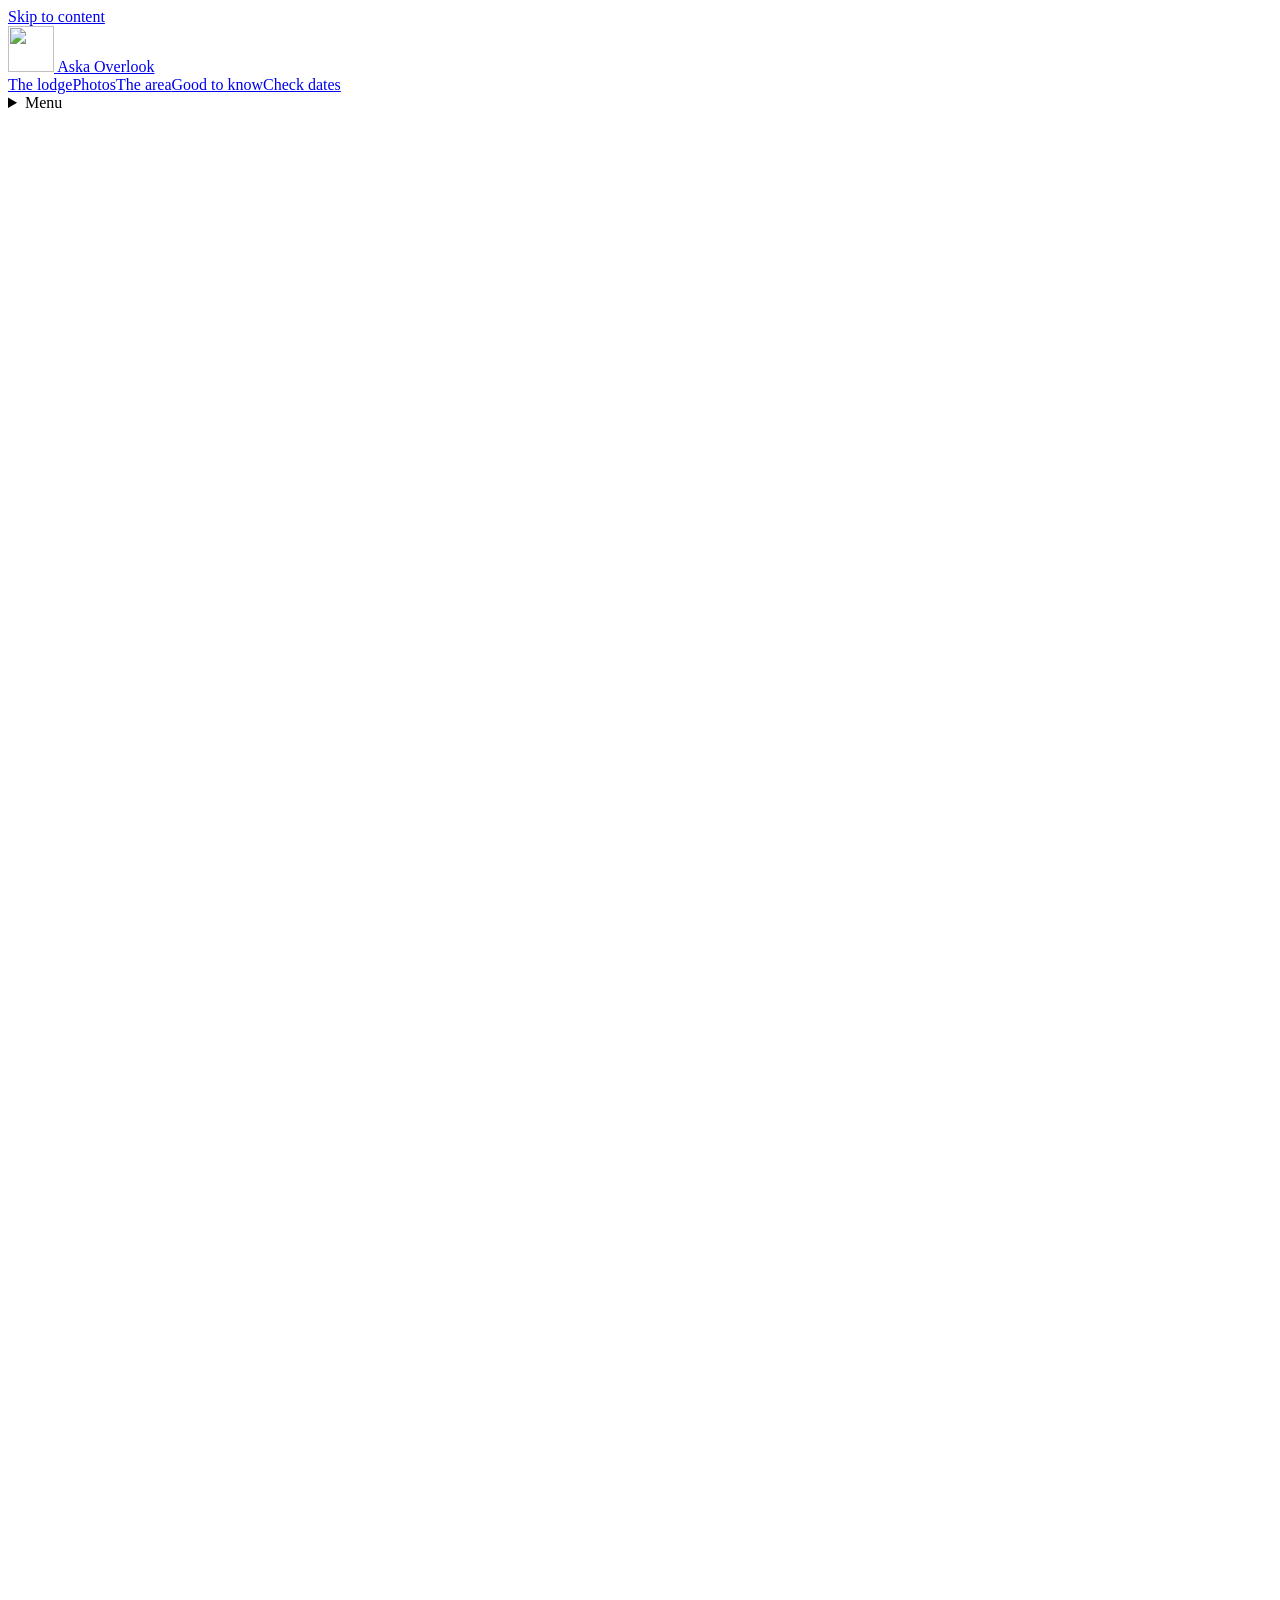
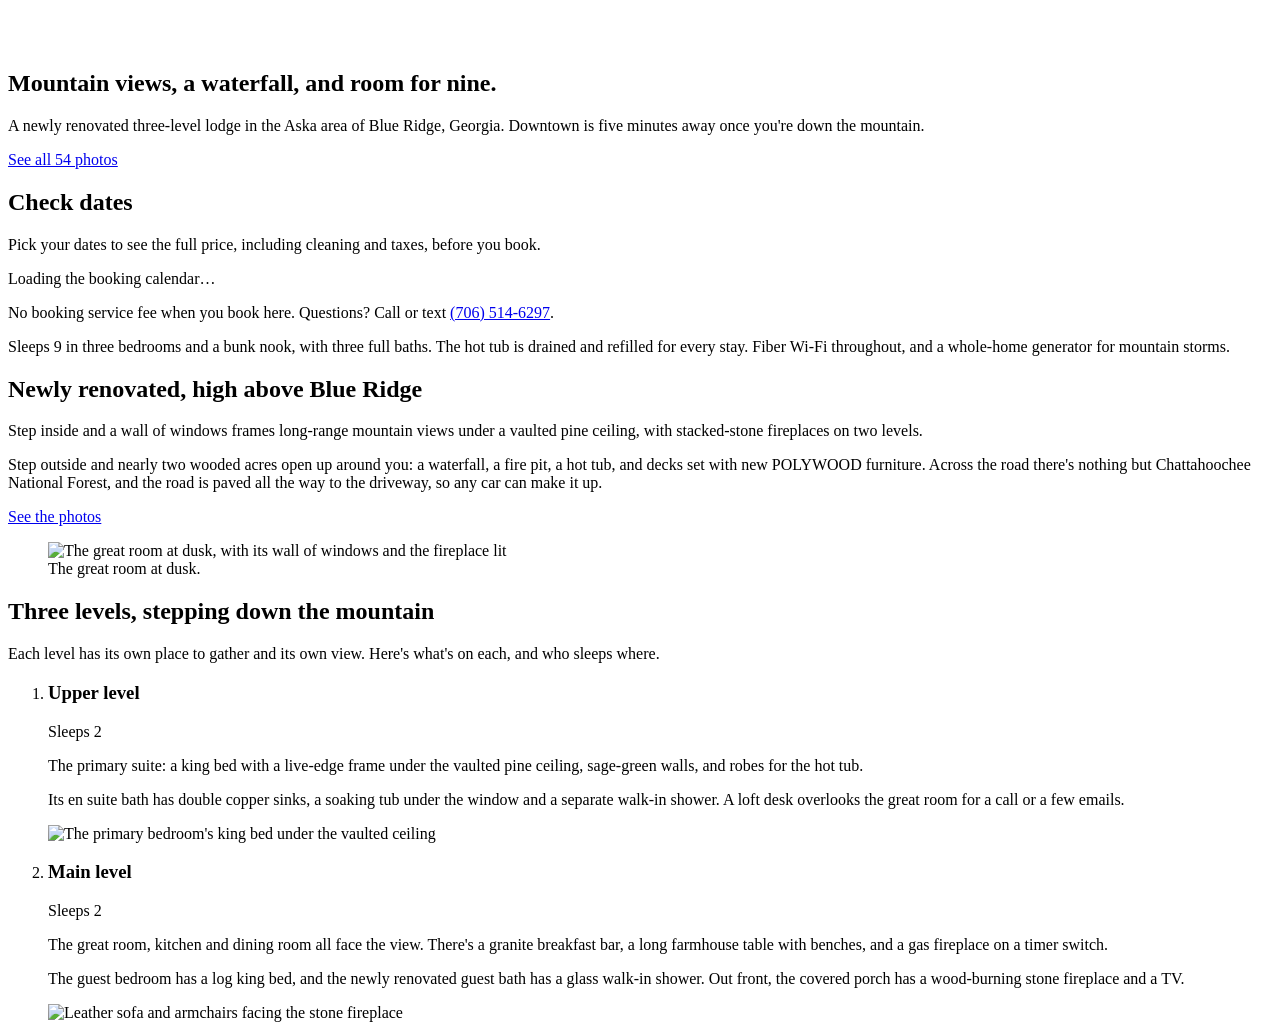
==== index.html @ 3ca47b1d "Add site pages, icons and domain file" ====
<!doctype html>
<html lang="en">
<head>
<meta charset="utf-8">
<meta name="viewport" content="width=device-width, initial-scale=1, viewport-fit=cover">
<title>Aska Overlook | Mountain-view lodge in Blue Ridge, GA</title>
<meta name="description" content="Newly renovated three-level lodge in the Aska area of Blue Ridge, Georgia. Sleeps 9, with a hot tub refilled for every stay, a waterfall and fire pit, and long-range mountain views. Book direct with no booking fee.">
<link rel="canonical" href="https://askaoverlook.com/">
<meta property="og:type" content="website">
<meta property="og:site_name" content="Aska Overlook">
<meta property="og:title" content="Aska Overlook | Mountain-view lodge in Blue Ridge, GA">
<meta property="og:description" content="Newly renovated three-level lodge in the Aska area of Blue Ridge, Georgia. Sleeps 9, with a hot tub refilled for every stay, a waterfall and fire pit, and long-range mountain views. Book direct with no booking fee.">
<meta property="og:url" content="https://askaoverlook.com/">
<meta property="og:image" content="https://askaoverlook.com/og-image.jpg">
<meta name="twitter:card" content="summary_large_image">
<meta name="theme-color" content="#1E3B2F">
<link rel="icon" type="image/png" sizes="32x32" href="favicon-32.png">
<link rel="icon" type="image/png" sizes="192x192" href="favicon-192.png">
<link rel="apple-touch-icon" href="apple-touch-icon.png">
<link rel="preconnect" href="https://fonts.googleapis.com">
<link rel="preconnect" href="https://fonts.gstatic.com" crossorigin>
<link rel="stylesheet" href="https://fonts.googleapis.com/css2?family=Cormorant+Garamond:wght@500;600;700&family=Jost:wght@400;500&display=swap">
<script type="application/ld+json">{"@context": "https://schema.org", "@type": "VacationRental", "name": "Aska Overlook", "url": "https://askaoverlook.com/", "description": "Newly renovated three-level mountain lodge in the Aska area of Blue Ridge, Georgia. Sleeps 9 with 3 bedrooms, a bunk room, 3 full baths, a hot tub, a waterfall and fire pit, and long-range mountain views.", "image": ["https://askaoverlook.com/img/aerial-dusk-1600.jpg", "https://askaoverlook.com/img/great-room-dusk-1600.jpg", "https://askaoverlook.com/img/hot-tub-dusk-1600.jpg"], "address": {"@type": "PostalAddress", "addressLocality": "Blue Ridge", "addressRegion": "GA", "postalCode": "30513", "addressCountry": "US"}, "telephone": "+1-706-514-6297", "email": "josh@southernrootsholding.com", "checkinTime": "16:00", "checkoutTime": "10:00", "petsAllowed": false, "containsPlace": {"@type": "Accommodation", "additionalType": "EntirePlace", "occupancy": {"@type": "QuantitativeValue", "value": 9}, "numberOfBedrooms": 3, "numberOfBathroomsTotal": 3, "amenityFeature": [{"@type": "LocationFeatureSpecification", "name": "Hot tub", "value": true}, {"@type": "LocationFeatureSpecification", "name": "Wifi", "value": true}, {"@type": "LocationFeatureSpecification", "name": "Kitchen", "value": true}, {"@type": "LocationFeatureSpecification", "name": "Fireplace", "value": true}, {"@type": "LocationFeatureSpecification", "name": "Washer and dryer", "value": true}, {"@type": "LocationFeatureSpecification", "name": "Free parking", "value": true}, {"@type": "LocationFeatureSpecification", "name": "Mountain view", "value": true}, {"@type": "LocationFeatureSpecification", "name": "Grill", "value": true}]}}</script>
<link rel="stylesheet" href="assets/site.css">
</head>
<body class="has-bar">
<a class="skip" href="#main">Skip to content</a>
<header class="site-header overlay">
  <div class="wrap header-row">
    <a class="brand" href="./" aria-label="Aska Overlook home">
      <img src="brand/badge-cream.svg" alt="" width="46" height="46">
      <span class="brand-word">Aska Overlook</span>
    </a>
    <nav class="nav" aria-label="Main"><a href="./#lodge" aria-current="page">The lodge</a><a href="photos.html">Photos</a><a href="area.html">The area</a><a href="good-to-know.html">Good to know</a><a class="btn btn-ember btn-small" href="book.html">Check dates</a></nav>
    <details class="menu">
      <summary>Menu</summary>
      <div class="menu-panel"><a href="./#lodge">The lodge</a><a href="photos.html">Photos</a><a href="area.html">The area</a><a href="good-to-know.html">Good to know</a><a class="btn btn-ember" href="book.html">Check dates</a></div>
    </details>
  </div>
</header>
<main id="main">
<section class="hero" aria-labelledby="hero-title">
  <div class="hero-media">
    <img src="img/aerial-dusk-1600.jpg" srcset="img/aerial-dusk-800.jpg 800w, img/aerial-dusk-1600.jpg 1600w, img/aerial-dusk-2048.jpg 2048w" sizes="100vw" alt="Aska Overlook from above at dusk, with its decks, the fire pit and the waterfall" fetchpriority="high" width="2048" height="1534">
  </div>
  <div class="wrap hero-inner">
    <div class="hero-copy">
      <h1 id="hero-title">Mountain views, a waterfall, and room for nine.</h1>
      <p class="lede">A newly renovated three-level lodge in the Aska area of Blue Ridge, Georgia. Downtown is five minutes away once you're down the mountain.</p>
      <div class="hero-actions">
        <a class="btn btn-line" href="photos.html">See all 54 photos</a>
      </div>
    </div>
    <aside class="book-card" id="check-dates" aria-labelledby="card-title">
      <h2 id="card-title">Check dates</h2>
      <p class="note">Pick your dates to see the full price, including cleaning and taxes, before you book.</p>
      <div class="widget-slot" data-widget-slot>
          <p class="widget-status" data-widget-status>Loading the booking calendar…</p>
          <div class="widget-fallback" data-widget-fallback hidden>
            <p>The calendar didn't load on this page. You can check dates and book on our booking page instead.</p>
            <a class="btn btn-ember" href="https://booking.hospitable.com/widget/a313eee5-f923-49a2-b353-b1ce663d4cdb/2525264" target="_blank" rel="noopener">Open the booking calendar</a>
          </div>
          <noscript><a class="btn btn-ember" href="https://booking.hospitable.com/widget/a313eee5-f923-49a2-b353-b1ce663d4cdb/2525264">Open the booking calendar</a></noscript>
          <script src="https://cdn.hsptb.com/direct-booking-widget/widget-loader.prod.js" data-site-uuid="a313eee5-f923-49a2-b353-b1ce663d4cdb" data-property-id="2525264"></script>
        </div>
      <p class="foot">No booking service fee when you book here. Questions? Call or text <a class="phone" href="tel:+17065146297">(706) 514-6297</a>.</p>
    </aside>
  </div>
</section>

<section class="band-forest facts" aria-label="At a glance">
  <div class="wrap">
    <p>Sleeps 9 in three bedrooms and a bunk nook, with three full baths. The hot tub is drained and refilled for every stay. Fiber Wi-Fi throughout, and a whole-home generator for mountain storms.</p>
  </div>
</section>

<section class="section" id="lodge" aria-labelledby="lodge-title">
  <div class="wrap split">
    <div class="prose">
      <h2 id="lodge-title">Newly renovated, high above Blue Ridge</h2>
      <p class="lede">Step inside and a wall of windows frames long-range mountain views under a vaulted pine ceiling, with stacked-stone fireplaces on two levels.</p>
      <p>Step outside and nearly two wooded acres open up around you: a waterfall, a fire pit, a hot tub, and decks set with new POLYWOOD furniture. Across the road there's nothing but Chattahoochee National Forest, and the road is paved all the way to the driveway, so any car can make it up.</p>
      <p><a class="text-link" href="photos.html">See the photos</a></p>
    </div>
    <figure>
      <img class="photo" src="img/great-room-dusk-1600.jpg" srcset="img/great-room-dusk-800.jpg 800w, img/great-room-dusk-1600.jpg 1600w" sizes="(min-width: 900px) 58vw, 100vw" alt="The great room at dusk, with its wall of windows and the fireplace lit" loading="lazy" decoding="async" width="1600" height="1067">
      <figcaption>The great room at dusk.</figcaption>
    </figure>
  </div>
</section>

<section class="section band-paper" aria-labelledby="levels-title">
  <div class="wrap">
    <div class="levels-head">
      <h2 id="levels-title">Three levels, stepping down the mountain</h2>
      <p class="lede muted">Each level has its own place to gather and its own view. Here's what's on each, and who sleeps where.</p>
    </div>
    <ol class="levels">
      <li class="level">
        <div class="level-name"><h3>Upper level</h3><p class="sleeps">Sleeps 2</p></div>
        <div class="level-body">
          <p>The primary suite: a king bed with a live-edge frame under the vaulted pine ceiling, sage-green walls, and robes for the hot tub.</p>
          <p>Its en suite bath has double copper sinks, a soaking tub under the window and a separate walk-in shower. A loft desk overlooks the great room for a call or a few emails.</p>
        </div>
        <img class="photo" src="img/primary-bed-1-1600.jpg" srcset="img/primary-bed-1-800.jpg 800w, img/primary-bed-1-1600.jpg 1600w" sizes="(min-width: 900px) 300px, 100vw" alt="The primary bedroom&#x27;s king bed under the vaulted ceiling" loading="lazy" decoding="async" width="1600" height="1067">
      </li>
      <li class="level">
        <div class="level-name"><h3>Main level</h3><p class="sleeps">Sleeps 2</p></div>
        <div class="level-body">
          <p>The great room, kitchen and dining room all face the view. There's a granite breakfast bar, a long farmhouse table with benches, and a gas fireplace on a timer switch.</p>
          <p>The guest bedroom has a log king bed, and the newly renovated guest bath has a glass walk-in shower. Out front, the covered porch has a wood-burning stone fireplace and a TV.</p>
        </div>
        <img class="photo" src="img/great-room-4-1600.jpg" srcset="img/great-room-4-800.jpg 800w, img/great-room-4-1600.jpg 1600w" sizes="(min-width: 900px) 300px, 100vw" alt="Leather sofa and armchairs facing the stone fireplace" loading="lazy" decoding="async" width="1600" height="1067">
      </li>
      <li class="level">
        <div class="level-name"><h3>Lower level</h3><p class="sleeps">Sleeps 5</p></div>
        <div class="level-body">
          <p>A second living room with a big sectional, a stone gas fireplace, a 65-inch TV and a wet bar, plus a BirdieBall putting green and a long game table.</p>
          <p>The bunk room has a twin-over-full log bunk and a Nintendo Switch 2. Next door, the Little Bear Cave adds a twin-over-twin bunk, and a full bath with a tub is right beside them. The door out leads to the covered hot tub deck.</p>
        </div>
        <img class="photo" src="img/bunk-room-3-1600.jpg" srcset="img/bunk-room-3-800.jpg 800w, img/bunk-room-3-1600.jpg 1600w" sizes="(min-width: 900px) 300px, 100vw" alt="The bunk room, with its twin-over-full log bunk and floor cushions" loading="lazy" decoding="async" width="1600" height="1067">
      </li>
    </ol>
    <p class="levels-total">Sleeps 9 in 6 beds, with 3 full baths.</p>
  </div>
</section>

<section class="section" aria-labelledby="outside-title">
  <div class="wrap">
    <div class="prose">
      <h2 id="outside-title">Most evenings end outside</h2>
      <p class="lede muted">Two decks and the grounds below them, set up for slow mornings and long nights by the fire.</p>
    </div>
    <div class="mosaic">
      <figure class="big">
        <img class="" src="img/hot-tub-dusk-1600.jpg" srcset="img/hot-tub-dusk-800.jpg 800w, img/hot-tub-dusk-1600.jpg 1600w" sizes="(min-width: 900px) 66vw, 100vw" alt="The covered hot tub at dusk, with the mountains behind it" loading="lazy" decoding="async" width="1600" height="1067">
        <figcaption>The Caldera hot tub seats seven on a covered deck. It's drained, cleaned and refilled with fresh water before every stay.</figcaption>
      </figure>
      <figure>
        <img class="" src="img/fire-pit-dusk-1600.jpg" srcset="img/fire-pit-dusk-800.jpg 800w, img/fire-pit-dusk-1600.jpg 1600w" sizes="(min-width: 900px) 33vw, 100vw" alt="The fire pit lit, ringed by Adirondack chairs" loading="lazy" decoding="async" width="1600" height="1067">
        <figcaption>The fire pit sits beside the waterfall, ringed with Adirondack chairs.</figcaption>
      </figure>
      <figure>
        <img class="" src="img/hanging-bed-dusk-1600.jpg" srcset="img/hanging-bed-dusk-800.jpg 800w, img/hanging-bed-dusk-1600.jpg 1600w" sizes="(min-width: 900px) 33vw, 100vw" alt="The hanging bed facing the sunset" loading="lazy" decoding="async" width="1600" height="1067">
        <figcaption>A new hanging bed on the deck, facing west.</figcaption>
      </figure>
    </div>
    <p class="also muted">Also out here: cornhole by the fire pit, a POLYWOOD dining table, a gas grill on its own propane line so there are no tanks to swap, rocking chairs on the top porch, and a Bluetooth lantern speaker. Please bring your own firewood.</p>
  </div>
</section>

<section class="section band-forest" aria-labelledby="area-title">
  <div class="wrap split flip">
    <div class="prose">
      <h2 id="area-title">Five minutes to town from the bottom of the mountain</h2>
      <p>Aska Overlook sits in Blue Ridge's Aska area, between Lake Blue Ridge and the Toccoa River. Downtown, with its shops, restaurants and the scenic railway, is about five minutes away once you're down the mountain, and the lake is even closer.</p>
      <ul class="ticks">
        <li>Lake Blue Ridge for boating, paddleboarding and swimming</li>
        <li>The Aska Trails for hiking and mountain biking</li>
        <li>The Toccoa River for tubing and trout fishing</li>
        <li>National forest across the road, so the only neighbors on that side are trees</li>
      </ul>
      <p><a class="text-link" href="area.html">Things to do nearby</a></p>
    </div>
    <figure>
      <img class="photo" src="img/view-aerial-dusk-1600.jpg" srcset="img/view-aerial-dusk-800.jpg 800w, img/view-aerial-dusk-1600.jpg 1600w" sizes="(min-width: 900px) 58vw, 100vw" alt="Sunset over the ridgelines beyond the cabin" loading="lazy" decoding="async" width="1600" height="1067">
      <figcaption>Sunset over the ridgelines beyond the cabin.</figcaption>
    </figure>
  </div>
</section>

<section class="section" aria-labelledby="photos-title">
  <div class="wrap">
    <div class="row-head">
      <h2 id="photos-title">Every room, inside and out</h2>
      <a class="text-link" href="photos.html">See all 54 photos</a>
    </div>
    <div class="strip"><img class="" src="img/kitchen-1-1600.jpg" srcset="img/kitchen-1-800.jpg 800w, img/kitchen-1-1600.jpg 1600w" sizes="(min-width: 800px) 17vw, 50vw" alt="The kitchen and the granite breakfast bar" loading="lazy" decoding="async" width="800" height="600"><img class="" src="img/primary-bath-1-1600.jpg" srcset="img/primary-bath-1-800.jpg 800w, img/primary-bath-1-1600.jpg 1600w" sizes="(min-width: 800px) 17vw, 50vw" alt="The primary bath&#x27;s copper sink and soaking tub" loading="lazy" decoding="async" width="800" height="600"><img class="" src="img/lower-living-6-1600.jpg" srcset="img/lower-living-6-800.jpg 800w, img/lower-living-6-1600.jpg 1600w" sizes="(min-width: 800px) 17vw, 50vw" alt="The lower living room&#x27;s sectional and stone gas fireplace" loading="lazy" decoding="async" width="800" height="600"><img class="" src="img/little-bear-cave-1600.jpg" srcset="img/little-bear-cave-800.jpg 800w, img/little-bear-cave-1600.jpg 1600w" sizes="(min-width: 800px) 17vw, 50vw" alt="The Little Bear Cave&#x27;s twin-over-twin bunk" loading="lazy" decoding="async" width="800" height="600"><img class="" src="img/porch-fireplace-dusk-1600.jpg" srcset="img/porch-fireplace-dusk-800.jpg 800w, img/porch-fireplace-dusk-1600.jpg 1600w" sizes="(min-width: 800px) 17vw, 50vw" alt="The covered front porch with its stone fireplace lit at dusk" loading="lazy" decoding="async" width="800" height="600"><img class="" src="img/view-day-1600.jpg" srcset="img/view-day-800.jpg 800w, img/view-day-1600.jpg 1600w" sizes="(min-width: 800px) 17vw, 50vw" alt="The mountain view from the deck" loading="lazy" decoding="async" width="800" height="600"></div>
  </div>
</section>

<section class="section band-paper" aria-labelledby="direct-title">
  <div class="wrap direct">
    <div class="prose">
      <h2 id="direct-title">Book directly with us</h2>
      <p class="lede">There's no booking service fee on this site. You'll see the full price, including the $250 cleaning fee and taxes, before you pay, and any questions come straight to us.</p>
      <p class="muted">Payment is taken securely by Hospitable, our booking system. You'll verify your ID and e-sign a short rental agreement after you book.</p>
    </div>
    <div class="prose">
      <p class="contact">Questions before you book? Call or text Josh B., owner, at <a class="phone" href="tel:+17065146297">(706) 514-6297</a>, or email <a href="mailto:josh@southernrootsholding.com">josh@southernrootsholding.com</a>.</p>
      <p><a class="btn btn-ember" href="book.html">Check dates</a></p>
    </div>
  </div>
</section>
</main>
<footer class="site-footer">
  <div class="wrap">
    <div class="foot-grid">
      <img class="foot-logo" src="brand/logo-cream.svg" alt="Aska Overlook, Blue Ridge, Georgia" width="150" height="127">
      <div>
        <p>Aska Overlook</p>
        <p class="muted">Aska area, Blue Ridge, Georgia 30513</p>
        <p class="muted">We send the address and door code before you arrive.</p>
      </div>
      <div>
        <p>Questions before you book?</p>
        <p class="muted">Call or text Josh B., owner</p>
        <p><a class="phone" href="tel:+17065146297">(706) 514-6297</a></p>
        <p><a href="mailto:josh@southernrootsholding.com">josh@southernrootsholding.com</a></p>
      </div>
      <nav class="foot-links" aria-label="Footer">
        <a href="photos.html">Photos</a>
        <a href="area.html">Things to do nearby</a>
        <a href="good-to-know.html">Good to know</a>
        <a href="book.html">Check dates and book</a>
        <a href="privacy.html">Privacy</a>
      </nav>
    </div>
    <div class="foot-small">
      <p>Aska Overlook is operated by SRH 1 LLC. Fannin County lodging certificate 36006.</p>
      <p>© 2026 Aska Overlook</p>
    </div>
  </div>
</footer>
<div class="mobile-bar">
  <span>No booking fee here</span>
  <a class="btn btn-ember btn-small" href="book.html">Check dates</a>
</div>
<script src="assets/site.js" defer></script>
</body>
</html>
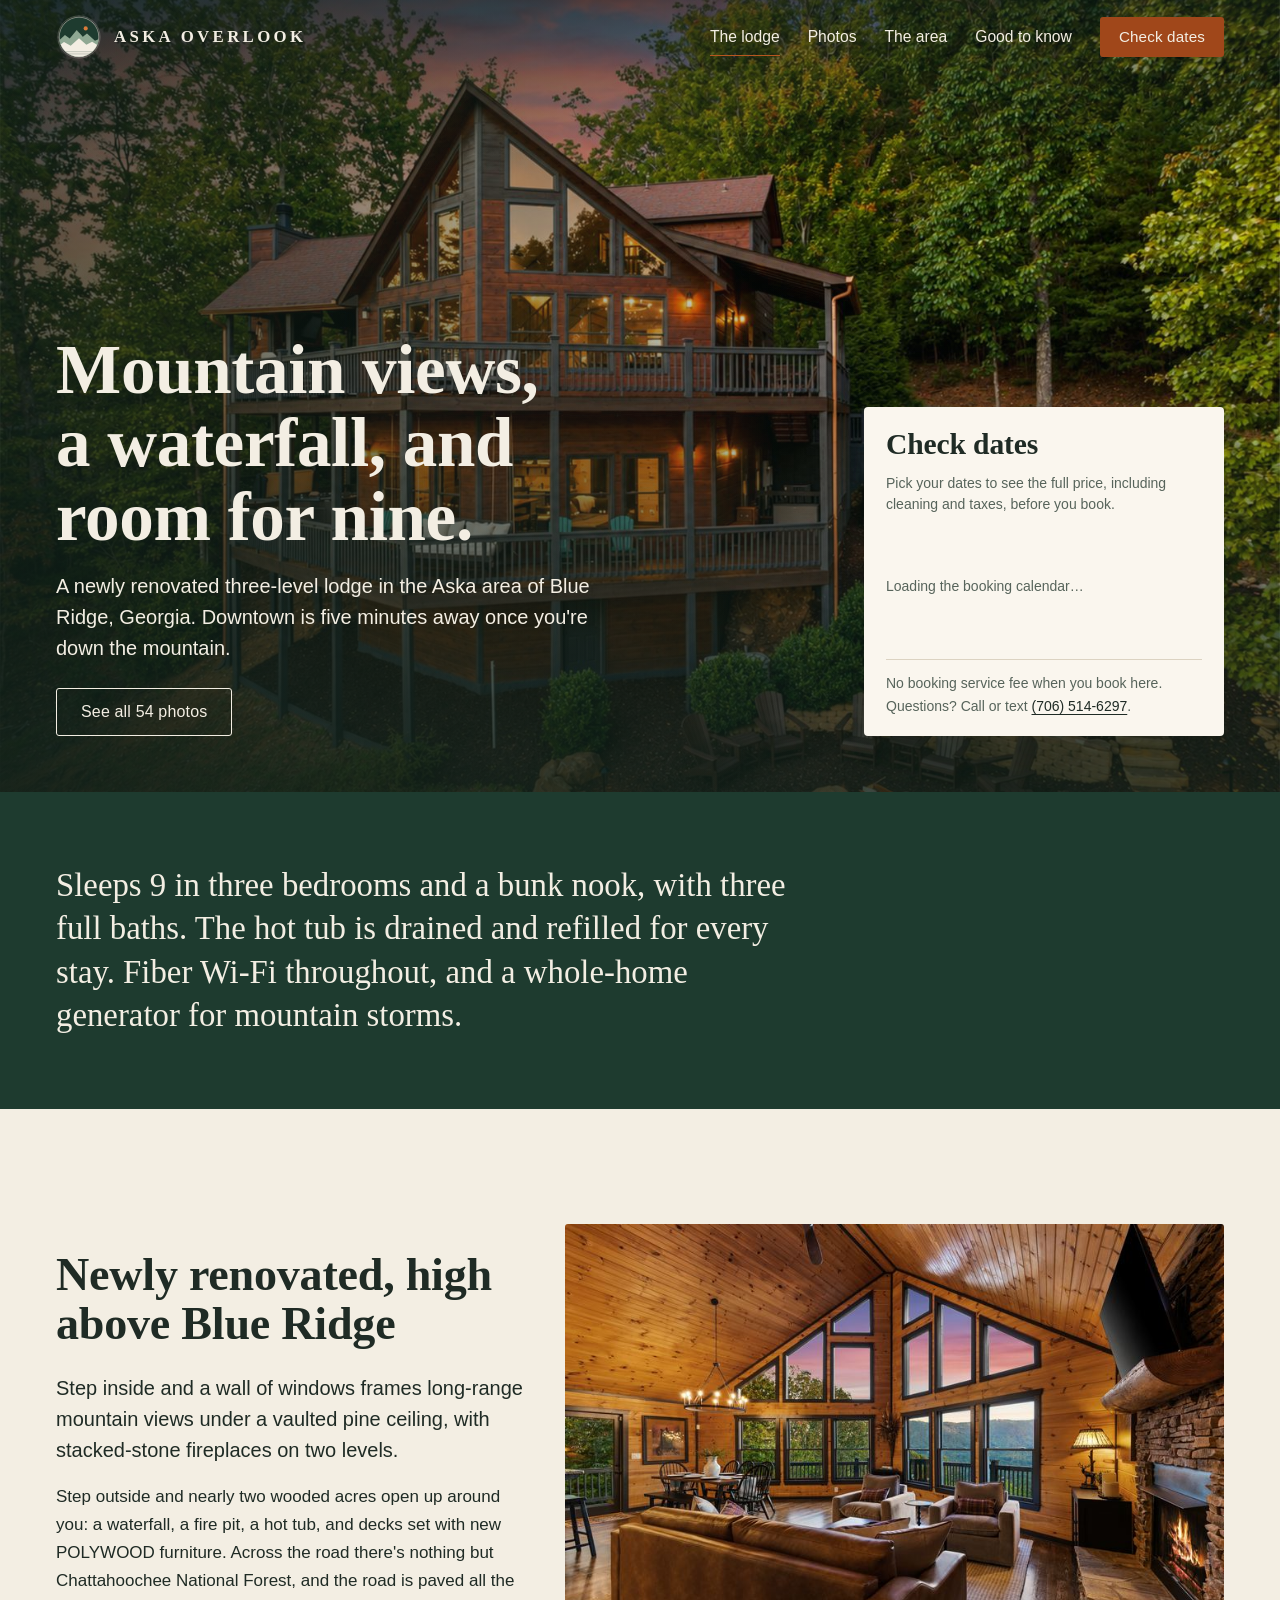
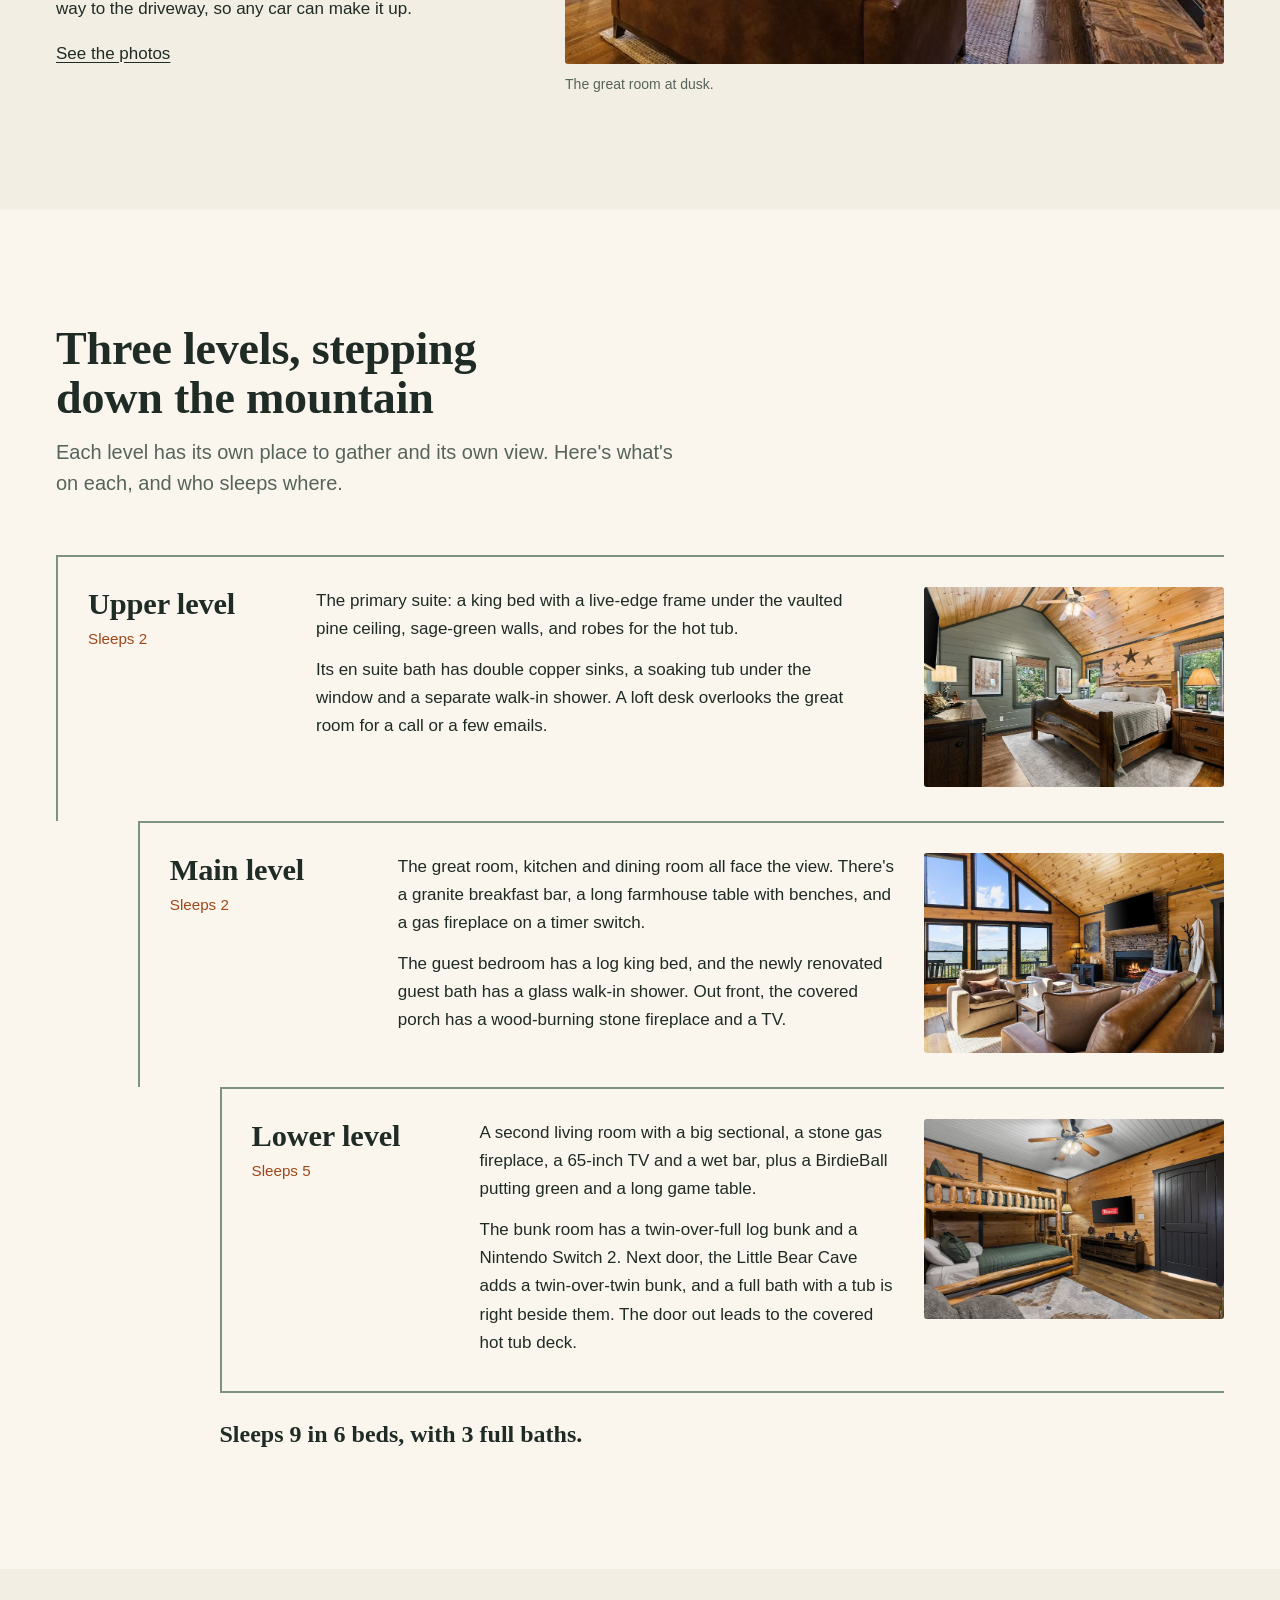
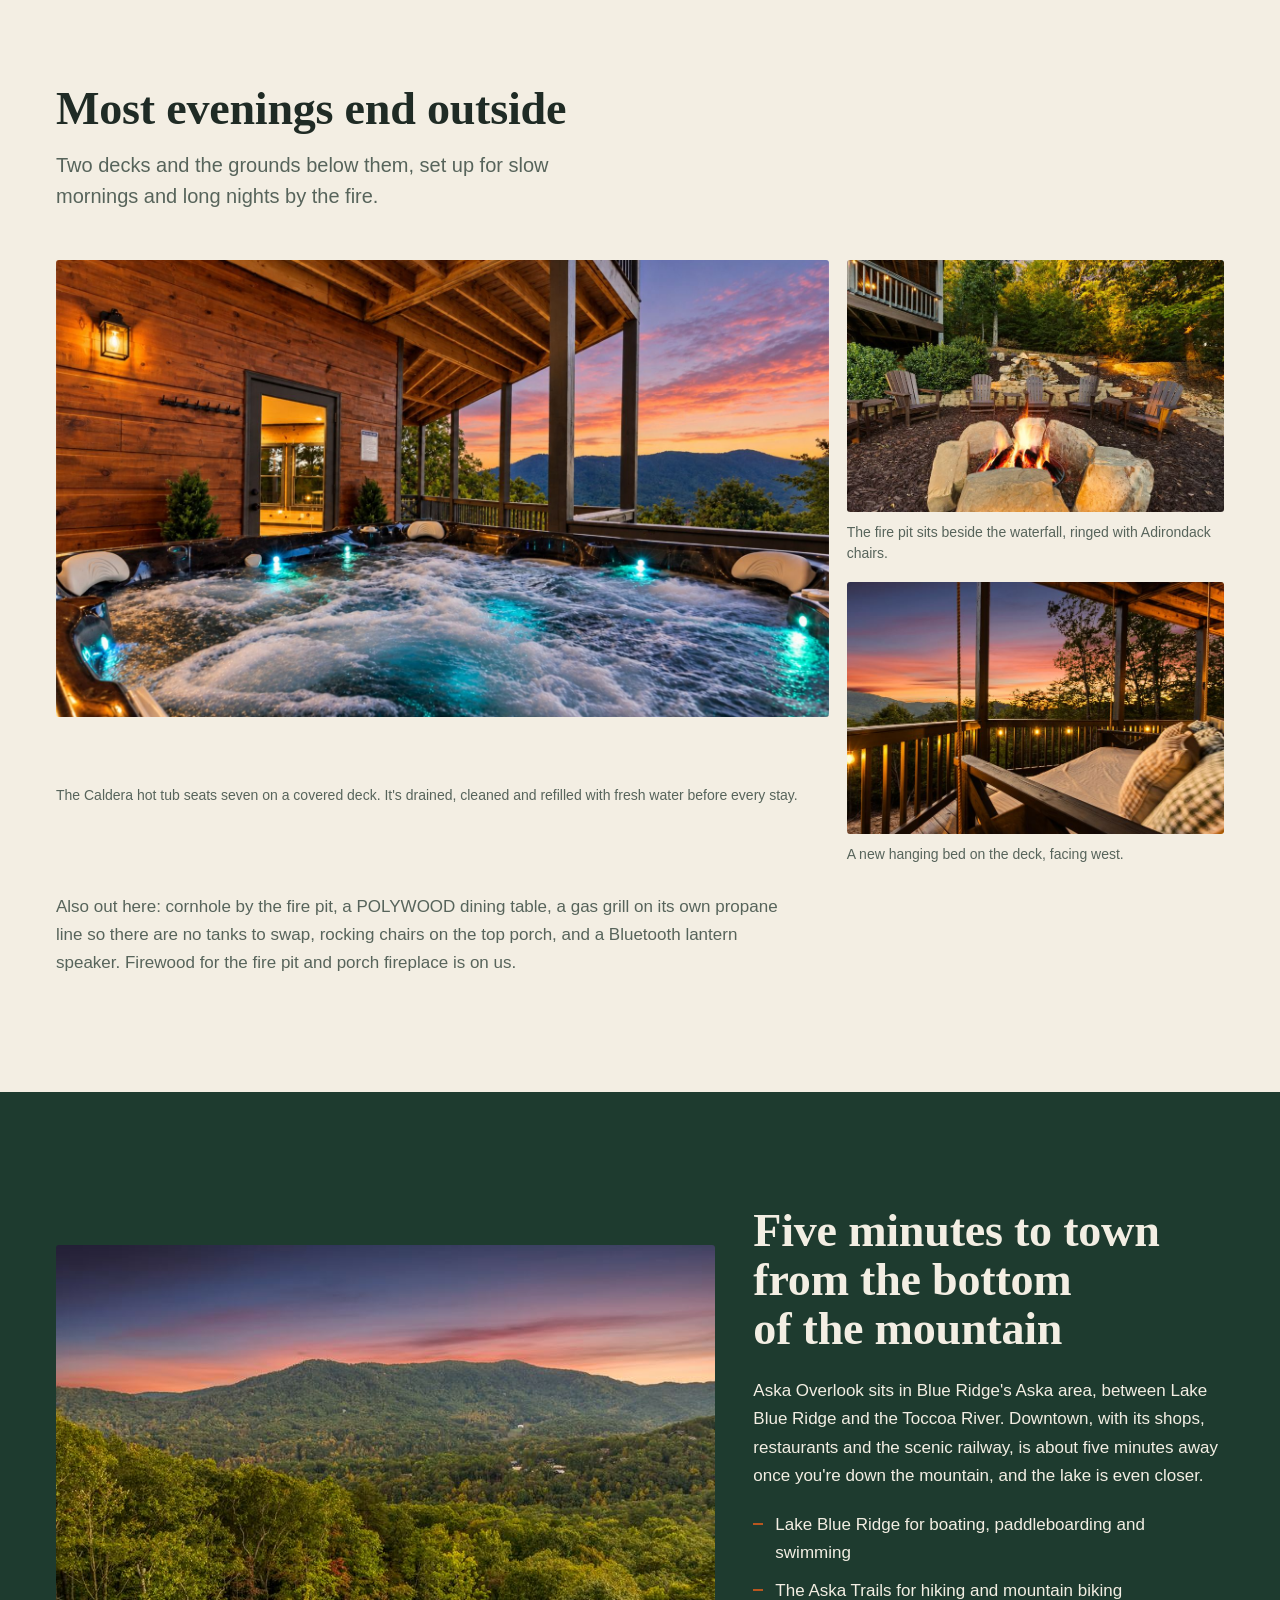
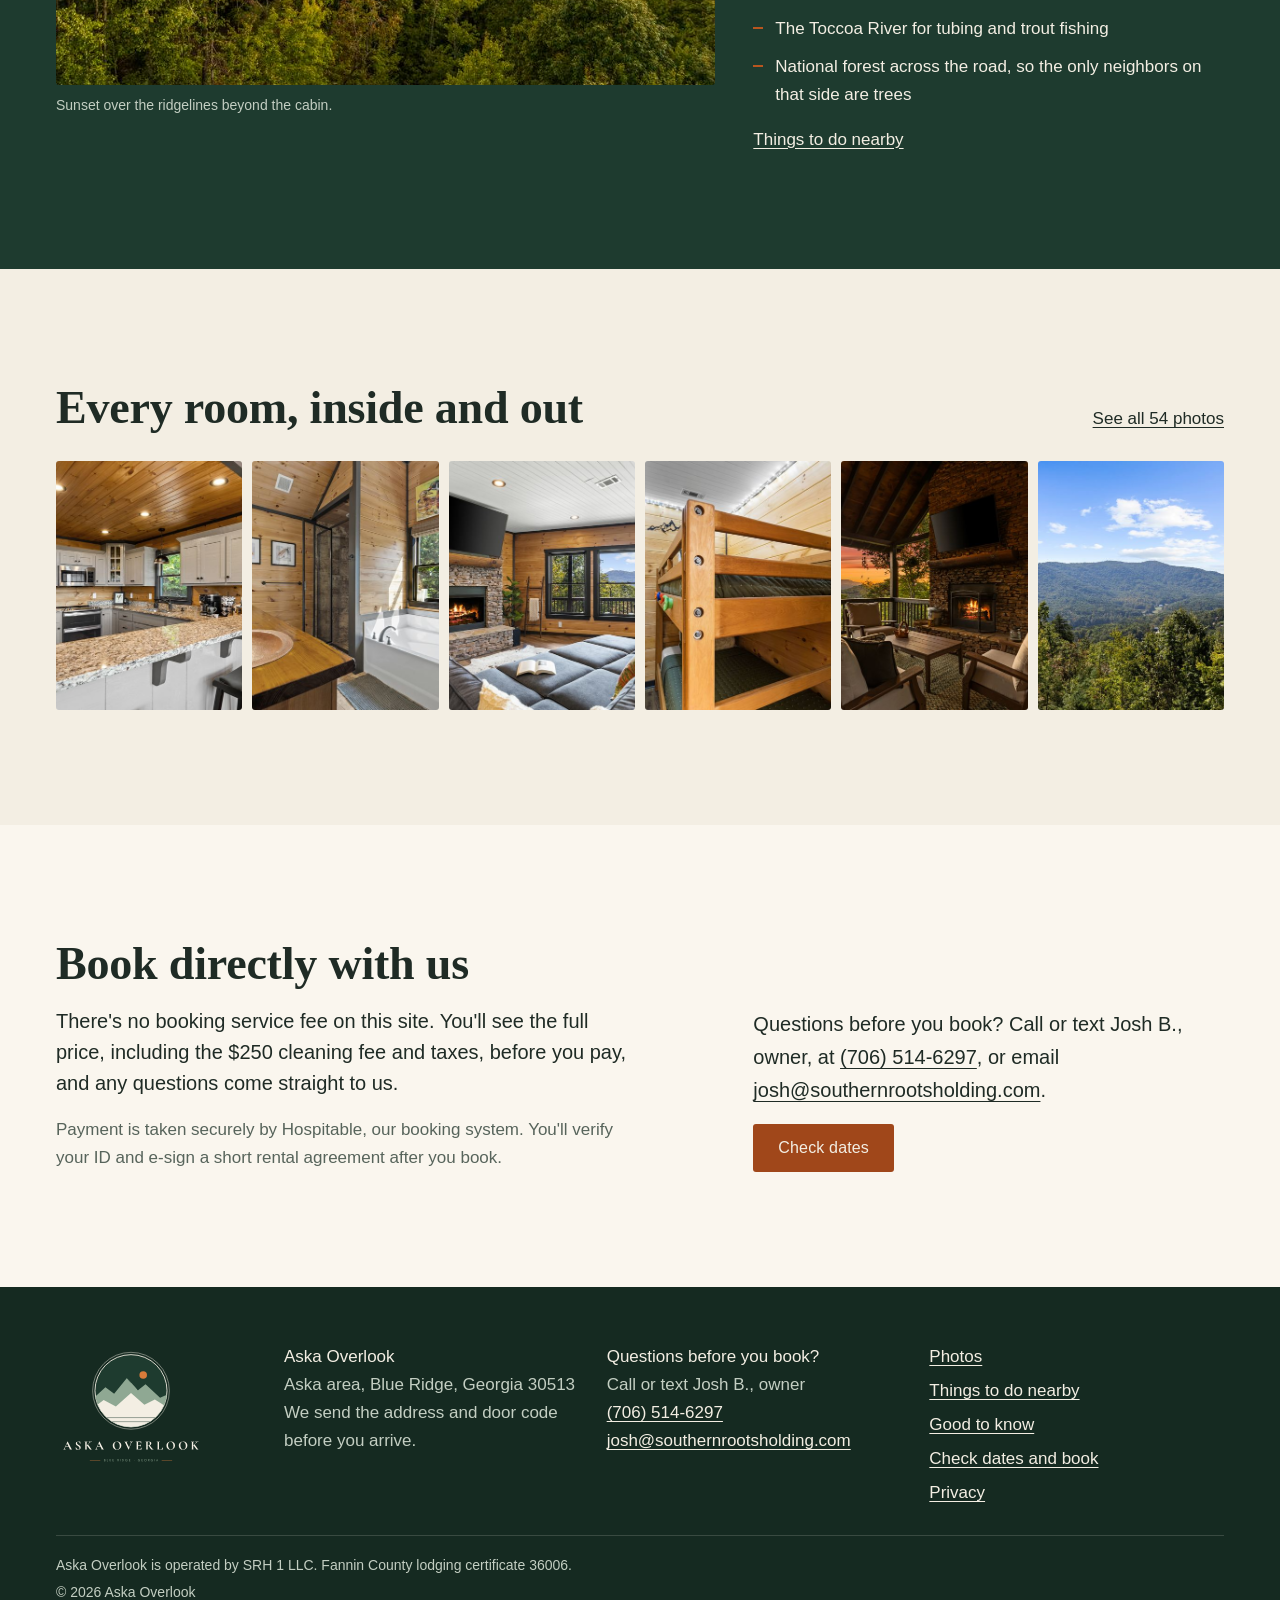
==== commit eb92ea9f: "Firewood is now free for guests" ====
--- a/index.html
+++ b/index.html
@@ -145,7 +145,7 @@
         <figcaption>A new hanging bed on the deck, facing west.</figcaption>
       </figure>
     </div>
-    <p class="also muted">Also out here: cornhole by the fire pit, a POLYWOOD dining table, a gas grill on its own propane line so there are no tanks to swap, rocking chairs on the top porch, and a Bluetooth lantern speaker. Please bring your own firewood.</p>
+    <p class="also muted">Also out here: cornhole by the fire pit, a POLYWOOD dining table, a gas grill on its own propane line so there are no tanks to swap, rocking chairs on the top porch, and a Bluetooth lantern speaker. Firewood for the fire pit and porch fireplace is on us.</p>
   </div>
 </section>
 
--- a/assets/site.css
+++ b/assets/site.css
@@ -0,0 +1,313 @@
+/* Aska Overlook — askaoverlook.com
+   Layout concept: photo-led and left-aligned on a 1200px frame; the "three levels" section steps right like terraces down the hillside.
+   Palette and type follow the Aska Overlook brand standard (forest, cream, sage, burnt orange; Cormorant Garamond + Jost). */
+:root {
+  --forest: #1E3B2F;
+  --forest-deep: #152A21;
+  --cream: #F3EEE3;
+  --paper: #FAF6EE;
+  --sage: #7D9580;
+  --sage-soft: #CDD6CA;
+  --ember: #B8561F;
+  --ember-ink: #A0471A;
+  --ink: #1F2B25;
+  --muted: #57645B;
+  --line: #DCD3C2;
+  --on-forest: #F3EEE3;
+  --on-forest-muted: #C3CEC2;
+  --shade: rgba(16, 32, 25, 0.62);
+
+  --display: "Cormorant Garamond", Georgia, "Times New Roman", serif;
+  --body: "Jost", "Avenir Next", "Helvetica Neue", Arial, sans-serif;
+
+  --t-small: 0.875rem;
+  --t-body: 1.0625rem;
+  --t-lede: 1.25rem;
+  --t-h3: 1.65rem;
+  --t-h2: clamp(2.1rem, 3.6vw, 3rem);
+  --t-h1: clamp(2.6rem, 5.4vw, 4.75rem);
+
+  --wrap: 1200px;
+  --gap: clamp(20px, 3vw, 40px);
+  --section: clamp(64px, 9vw, 120px);
+  color-scheme: light;
+}
+
+*, *::before, *::after { box-sizing: border-box; }
+[hidden] { display: none !important; }
+html { -webkit-text-size-adjust: 100%; scroll-behavior: smooth; }
+@media (prefers-reduced-motion: reduce) { html { scroll-behavior: auto; } }
+body {
+  margin: 0;
+  background: var(--cream);
+  color: var(--ink);
+  font-family: var(--body);
+  font-size: var(--t-body);
+  font-weight: 400;
+  line-height: 1.65;
+  -webkit-font-smoothing: antialiased;
+}
+img { max-width: 100%; height: auto; display: block; }
+a { color: inherit; text-decoration-thickness: 1px; text-underline-offset: 0.18em; }
+a:hover { text-decoration-color: var(--ember); }
+:focus-visible { outline: 2px solid var(--ember); outline-offset: 3px; border-radius: 2px; }
+h1, h2, h3 {
+  font-family: var(--display);
+  font-weight: 600;
+  line-height: 1.06;
+  letter-spacing: -0.005em;
+  margin: 0;
+  text-wrap: balance;
+}
+h1 { font-size: var(--t-h1); }
+h2 { font-size: var(--t-h2); }
+h3 { font-size: var(--t-h3); line-height: 1.15; }
+p { margin: 0; }
+.prose { max-width: 36rem; display: grid; gap: 1em; }
+.lede { font-size: var(--t-lede); line-height: 1.55; }
+.muted { color: var(--muted); }
+.skip { position: absolute; left: -9999px; }
+.skip:focus { left: 16px; top: 16px; z-index: 50; background: var(--paper); padding: 8px 14px; }
+
+.wrap {
+  max-width: calc(var(--wrap) + 2 * 16px);
+  margin: 0 auto;
+  padding-left: max(16px, env(safe-area-inset-left, 0px));
+  padding-right: max(16px, env(safe-area-inset-right, 0px));
+}
+@media (min-width: 700px) {
+  .wrap { padding-left: max(32px, env(safe-area-inset-left, 0px)); padding-right: max(32px, env(safe-area-inset-right, 0px)); }
+}
+.section { padding-block: var(--section); }
+.band-forest { background: var(--forest); color: var(--on-forest); }
+.band-forest .muted { color: var(--on-forest-muted); }
+.band-paper { background: var(--paper); }
+
+/* Buttons */
+.btn {
+  display: inline-flex; align-items: center; justify-content: center;
+  min-height: 48px; padding: 0 24px;
+  font-family: var(--body); font-weight: 500; font-size: 1rem; letter-spacing: 0.01em;
+  text-decoration: none; border-radius: 3px; border: 1px solid transparent;
+  cursor: pointer; transition: background-color .15s ease, color .15s ease, border-color .15s ease;
+}
+.btn-ember { background: var(--ember-ink); color: var(--cream); }
+.btn-ember:hover { background: var(--ember); text-decoration: none; }
+.btn-line { border-color: currentColor; color: inherit; background: transparent; }
+.btn-line:hover { background: rgba(243, 238, 227, 0.12); text-decoration: none; }
+.btn-small { min-height: 40px; padding: 0 18px; font-size: 0.95rem; }
+.text-link { font-weight: 500; text-decoration: underline; }
+
+/* Header */
+.site-header { background: var(--forest); color: var(--on-forest); position: relative; z-index: 20; }
+.site-header.overlay { background: transparent; position: absolute; inset: 0 0 auto; }
+.header-row { display: flex; align-items: center; justify-content: space-between; gap: 16px; padding-block: 14px; }
+.brand { display: inline-flex; align-items: center; gap: 12px; text-decoration: none; color: var(--on-forest); }
+.brand img { width: 46px; height: 46px; }
+.brand-word { font-family: var(--display); font-weight: 700; font-size: 1.05rem; letter-spacing: 0.2em; text-transform: uppercase; white-space: nowrap; }
+@media (max-width: 420px) { .brand { gap: 10px; } .brand img { width: 38px; height: 38px; } .brand-word { font-size: 0.92rem; letter-spacing: 0.16em; } }
+.nav { display: none; align-items: center; gap: 28px; font-size: 0.98rem; }
+.nav a:not(.btn) { text-decoration: none; color: var(--on-forest); padding-block: 6px; border-bottom: 1px solid transparent; }
+.nav a:not(.btn):hover, .nav a[aria-current="page"] { border-bottom-color: var(--ember); }
+.menu { position: relative; }
+.menu summary {
+  list-style: none; cursor: pointer; min-height: 44px; display: inline-flex; align-items: center; gap: 8px;
+  padding: 0 14px; border: 1px solid rgba(243, 238, 227, 0.5); border-radius: 3px; font-weight: 500;
+}
+.menu summary::-webkit-details-marker { display: none; }
+.menu-panel {
+  position: absolute; right: 0; top: calc(100% + 8px); min-width: 230px;
+  background: var(--paper); color: var(--ink); border-radius: 4px; padding: 10px;
+  box-shadow: 0 14px 40px rgba(16, 32, 25, 0.28); display: grid;
+}
+.menu-panel a { padding: 10px 12px; text-decoration: none; border-radius: 3px; }
+.menu-panel a:hover { background: var(--cream); }
+.menu-panel .btn { margin-top: 6px; }
+@media (min-width: 980px) { .nav { display: flex; } .menu { display: none; } }
+
+/* Hero */
+.hero { position: relative; color: var(--on-forest); background: var(--forest-deep); overflow: hidden; }
+.hero-media { position: absolute; inset: 0; }
+.hero-media img { width: 100%; height: 100%; object-fit: cover; object-position: 50% 42%; }
+.hero-media::after {
+  content: ""; position: absolute; inset: 0;
+  background:
+    linear-gradient(180deg, rgba(16,32,25,0.55) 0%, rgba(16,32,25,0) 22%),
+    linear-gradient(0deg, rgba(16,32,25,0.86) 0%, rgba(16,32,25,0.5) 45%, rgba(16,32,25,0.1) 75%);
+}
+@media (min-width: 980px) {
+  .hero-media::after {
+    background:
+      linear-gradient(180deg, rgba(16,32,25,0.55) 0%, rgba(16,32,25,0) 22%),
+      linear-gradient(90deg, rgba(16,32,25,0.7) 0%, rgba(16,32,25,0.25) 50%, rgba(16,32,25,0) 70%),
+      linear-gradient(0deg, rgba(16,32,25,0.8) 0%, rgba(16,32,25,0.2) 45%, rgba(16,32,25,0) 70%);
+  }
+}
+.hero-inner {
+  position: relative; display: grid; gap: 28px; align-items: end;
+  padding-top: clamp(130px, 22vh, 220px); padding-bottom: 32px;
+}
+.hero-copy { display: grid; gap: 18px; max-width: 40rem; }
+.hero-copy h1 { color: var(--cream); }
+.hero-copy .lede { color: var(--cream); max-width: 34rem; }
+.hero-actions { display: flex; flex-wrap: wrap; gap: 12px; margin-top: 6px; }
+@media (min-width: 980px) {
+  .hero-inner { grid-template-columns: minmax(0, 1fr) 360px; min-height: min(88vh, 840px); padding-bottom: 56px; }
+}
+
+/* Booking card (the one floating object on the page) */
+.book-card {
+  background: var(--paper); color: var(--ink); border-radius: 4px;
+  padding: 22px 22px 18px; box-shadow: 0 18px 50px rgba(10, 22, 17, 0.35);
+  display: grid; gap: 12px; width: 100%; max-width: 420px;
+}
+.book-card h2 { font-size: 1.85rem; }
+.book-card .note { font-size: var(--t-small); color: var(--muted); line-height: 1.5; }
+.widget-slot { min-height: 120px; display: grid; }
+.widget-slot iframe { max-width: 100%; }
+.widget-status { font-size: var(--t-small); color: var(--muted); align-self: center; }
+.widget-fallback { display: grid; gap: 12px; align-content: start; }
+.widget-fallback p { font-size: var(--t-small); color: var(--muted); }
+.book-card .foot { font-size: var(--t-small); color: var(--muted); border-top: 1px solid var(--line); padding-top: 12px; }
+.book-card .foot a { color: var(--ink); }
+
+/* Facts band */
+.facts { padding-block: clamp(40px, 6vw, 72px); }
+.facts p {
+  font-family: var(--display); font-weight: 500; font-size: clamp(1.45rem, 2.6vw, 2.05rem);
+  line-height: 1.32; max-width: 46rem; color: var(--cream);
+}
+
+/* Two-column story blocks */
+.split { display: grid; gap: var(--gap); align-items: center; }
+.split figure { margin: 0; }
+.split figcaption, .mosaic figcaption { font-size: var(--t-small); color: var(--muted); margin-top: 10px; line-height: 1.5; }
+.band-forest figcaption { color: var(--on-forest-muted); }
+.split .prose h2 { margin-bottom: 0.15em; }
+@media (min-width: 900px) {
+  .split { grid-template-columns: minmax(0, 5fr) minmax(0, 7fr); }
+  .split.flip { grid-template-columns: minmax(0, 7fr) minmax(0, 5fr); }
+  .split.flip > figure { order: -1; }
+}
+.photo { border-radius: 3px; width: 100%; aspect-ratio: 3 / 2; object-fit: cover; }
+
+/* Three levels — the terrace stack */
+.levels-head { display: grid; gap: 14px; max-width: 40rem; margin-bottom: clamp(32px, 5vw, 56px); }
+.levels { list-style: none; margin: 0; padding: 0; display: grid; gap: 0; }
+.level {
+  display: grid; gap: 18px 28px; padding: 26px 0 30px 22px;
+  border-top: 2px solid var(--sage); border-left: 2px solid var(--sage);
+}
+.level:last-child { border-bottom: 2px solid var(--sage); }
+.level-name { display: grid; gap: 4px; align-content: start; }
+.level-name h3 { font-size: 1.9rem; }
+.sleeps { font-family: var(--body); font-size: 0.95rem; font-weight: 500; color: var(--ember-ink); font-variant-numeric: tabular-nums; }
+.level-body { display: grid; gap: 0.8em; max-width: 34rem; }
+.level img { border-radius: 3px; width: 100%; aspect-ratio: 3 / 2; object-fit: cover; }
+.levels-total { margin-top: 22px; font-family: var(--display); font-size: 1.5rem; font-weight: 600; }
+@media (min-width: 900px) {
+  .level { grid-template-columns: 200px minmax(0, 1fr) 300px; align-items: start; padding: 30px 0 34px 30px; }
+  .level:nth-child(2) { margin-left: 7%; }
+  .level:nth-child(3) { margin-left: 14%; }
+  .levels-total { margin-left: 14%; }
+}
+
+/* Outdoor mosaic */
+.mosaic { display: grid; gap: 18px; margin-top: clamp(28px, 4vw, 48px); }
+.mosaic figure { margin: 0; display: grid; align-content: start; }
+.mosaic img { border-radius: 3px; width: 100%; height: 100%; object-fit: cover; aspect-ratio: 3 / 2; }
+@media (min-width: 900px) {
+  .mosaic { grid-template-columns: repeat(3, minmax(0, 1fr)); }
+  .mosaic .big { grid-column: span 2; grid-row: span 2; }
+  .mosaic .big img { aspect-ratio: auto; height: calc(100% - 3.4em); min-height: 420px; }
+}
+.also { margin-top: 28px; max-width: 46rem; }
+
+/* Location list */
+.ticks { list-style: none; padding: 0; margin: 4px 0 0; display: grid; gap: 10px; }
+.ticks li { padding-left: 22px; position: relative; }
+.ticks li::before { content: ""; position: absolute; left: 0; top: 0.72em; width: 10px; height: 2px; background: var(--ember); }
+
+/* Photo strip on home */
+.strip { display: grid; grid-template-columns: repeat(2, minmax(0, 1fr)); gap: 10px; margin-top: 28px; }
+.strip img { border-radius: 3px; aspect-ratio: 4 / 3; object-fit: cover; width: 100%; }
+@media (min-width: 800px) { .strip { grid-template-columns: repeat(6, minmax(0, 1fr)); } .strip img { aspect-ratio: 3 / 4; } }
+.row-head { display: flex; flex-wrap: wrap; align-items: end; justify-content: space-between; gap: 12px 24px; }
+
+/* Booking direct */
+.direct { display: grid; gap: var(--gap); }
+.direct .contact { font-size: var(--t-lede); }
+.phone { font-weight: 500; white-space: nowrap; font-variant-numeric: tabular-nums; }
+@media (min-width: 900px) { .direct { grid-template-columns: minmax(0, 7fr) minmax(0, 5fr); align-items: end; } }
+
+/* Inner pages */
+.page-head { padding-block: clamp(48px, 7vw, 88px) clamp(28px, 4vw, 44px); display: grid; gap: 16px; }
+.page-head .lede { max-width: 40rem; color: var(--muted); }
+.jump { display: flex; flex-wrap: wrap; gap: 8px; margin-top: 8px; }
+.jump a { text-decoration: none; border: 1px solid var(--line); border-radius: 999px; padding: 6px 14px; font-size: 0.95rem; background: var(--paper); }
+.jump a:hover { border-color: var(--ember); }
+
+.gallery-group { padding-block: 12px 48px; scroll-margin-top: 20px; }
+.gallery-group h2 { font-size: 2rem; margin-bottom: 16px; }
+.gallery { display: grid; grid-template-columns: repeat(auto-fill, minmax(min(100%, 260px), 1fr)); gap: 10px; }
+.gallery button { padding: 0; border: 0; background: none; cursor: zoom-in; border-radius: 3px; overflow: hidden; display: block; }
+.gallery img { width: 100%; aspect-ratio: 3 / 2; object-fit: cover; transition: transform .25s ease; }
+.gallery button:hover img { transform: scale(1.03); }
+@media (prefers-reduced-motion: reduce) { .gallery img { transition: none; } .gallery button:hover img { transform: none; } }
+
+.lightbox { border: 0; padding: 0; margin: auto; width: min(1200px, 100vw); max-width: 100vw; max-height: 100vh; background: transparent; color: var(--cream); }
+.lightbox::backdrop { background: rgba(12, 22, 17, 0.92); }
+.lightbox figure { margin: 0; display: grid; gap: 10px; padding: 12px max(16px, env(safe-area-inset-left, 0px)); }
+.lightbox img { width: 100%; max-height: calc(100vh - 150px); object-fit: contain; }
+.lightbox figcaption { display: flex; justify-content: space-between; gap: 16px; font-size: 0.95rem; color: var(--on-forest-muted); }
+.lb-controls { display: flex; justify-content: center; gap: 10px; padding-bottom: max(12px, env(safe-area-inset-bottom, 0px)); }
+.lb-controls button { min-height: 44px; padding: 0 18px; border-radius: 3px; border: 1px solid rgba(243, 238, 227, 0.45); background: transparent; color: var(--cream); font: 500 0.95rem var(--body); cursor: pointer; }
+.lb-controls button:hover { background: rgba(243, 238, 227, 0.12); }
+
+.area-group { padding-block: 8px 44px; display: grid; gap: 22px; }
+.area-group > h2 { font-size: 2.1rem; }
+.places { display: grid; gap: 26px 40px; }
+@media (min-width: 800px) { .places { grid-template-columns: repeat(2, minmax(0, 1fr)); } }
+.place { display: grid; gap: 6px; padding-top: 16px; border-top: 1px solid var(--line); }
+.place h3 { font-size: 1.5rem; }
+
+.info { display: grid; gap: 8px 48px; padding-block: 8px 44px; }
+.info > h2 { font-size: 2.1rem; margin-bottom: 8px; }
+.info dl { margin: 0; display: grid; gap: 0; }
+.info dt { font-weight: 500; padding-top: 16px; border-top: 1px solid var(--line); }
+.info dd { margin: 4px 0 16px; color: var(--ink); max-width: 44rem; }
+@media (min-width: 860px) {
+  .info dl { grid-template-columns: 240px minmax(0, 1fr); }
+  .info dt, .info dd { padding-top: 16px; border-top: 1px solid var(--line); margin: 0; padding-bottom: 16px; }
+  .info dd { padding-left: 16px; }
+}
+
+.book-layout { display: grid; gap: var(--gap); padding-bottom: var(--section); align-items: start; }
+.book-layout .book-card { box-shadow: 0 10px 30px rgba(16, 32, 25, 0.14); }
+@media (min-width: 900px) { .book-layout { grid-template-columns: 400px minmax(0, 1fr); } }
+.terms { display: grid; gap: 16px; max-width: 40rem; }
+.terms h2 { font-size: 2rem; }
+.terms ul { margin: 0; padding-left: 1.1em; display: grid; gap: 10px; }
+
+/* Footer */
+.site-footer { background: var(--forest-deep); color: var(--on-forest); padding-block: 56px 40px; }
+.foot-grid { display: grid; gap: 28px; }
+.foot-logo { width: 150px; }
+.site-footer a { color: var(--on-forest); }
+.site-footer .muted { color: var(--on-forest-muted); }
+.foot-links { display: grid; gap: 6px; }
+.foot-small { font-size: var(--t-small); color: var(--on-forest-muted); margin-top: 28px; border-top: 1px solid rgba(243, 238, 227, 0.16); padding-top: 18px; display: grid; gap: 4px; }
+@media (min-width: 800px) { .foot-grid { grid-template-columns: 200px repeat(3, minmax(0, 1fr)); } }
+
+/* Mobile book bar */
+.mobile-bar {
+  position: fixed; left: 0; right: 0; bottom: 0; z-index: 30;
+  background: var(--forest); color: var(--cream);
+  padding: 10px max(16px, env(safe-area-inset-right, 0px)) max(10px, env(safe-area-inset-bottom, 0px)) max(16px, env(safe-area-inset-left, 0px));
+  display: flex; align-items: center; justify-content: space-between; gap: 12px;
+  box-shadow: 0 -6px 20px rgba(10, 22, 17, 0.25);
+}
+.mobile-bar span { font-size: 0.92rem; color: var(--on-forest-muted); line-height: 1.3; }
+.mobile-bar .btn { white-space: nowrap; flex: none; }
+.has-bar { padding-bottom: 72px; }
+@media (min-width: 980px) { .mobile-bar { display: none; } .has-bar { padding-bottom: 0; } }
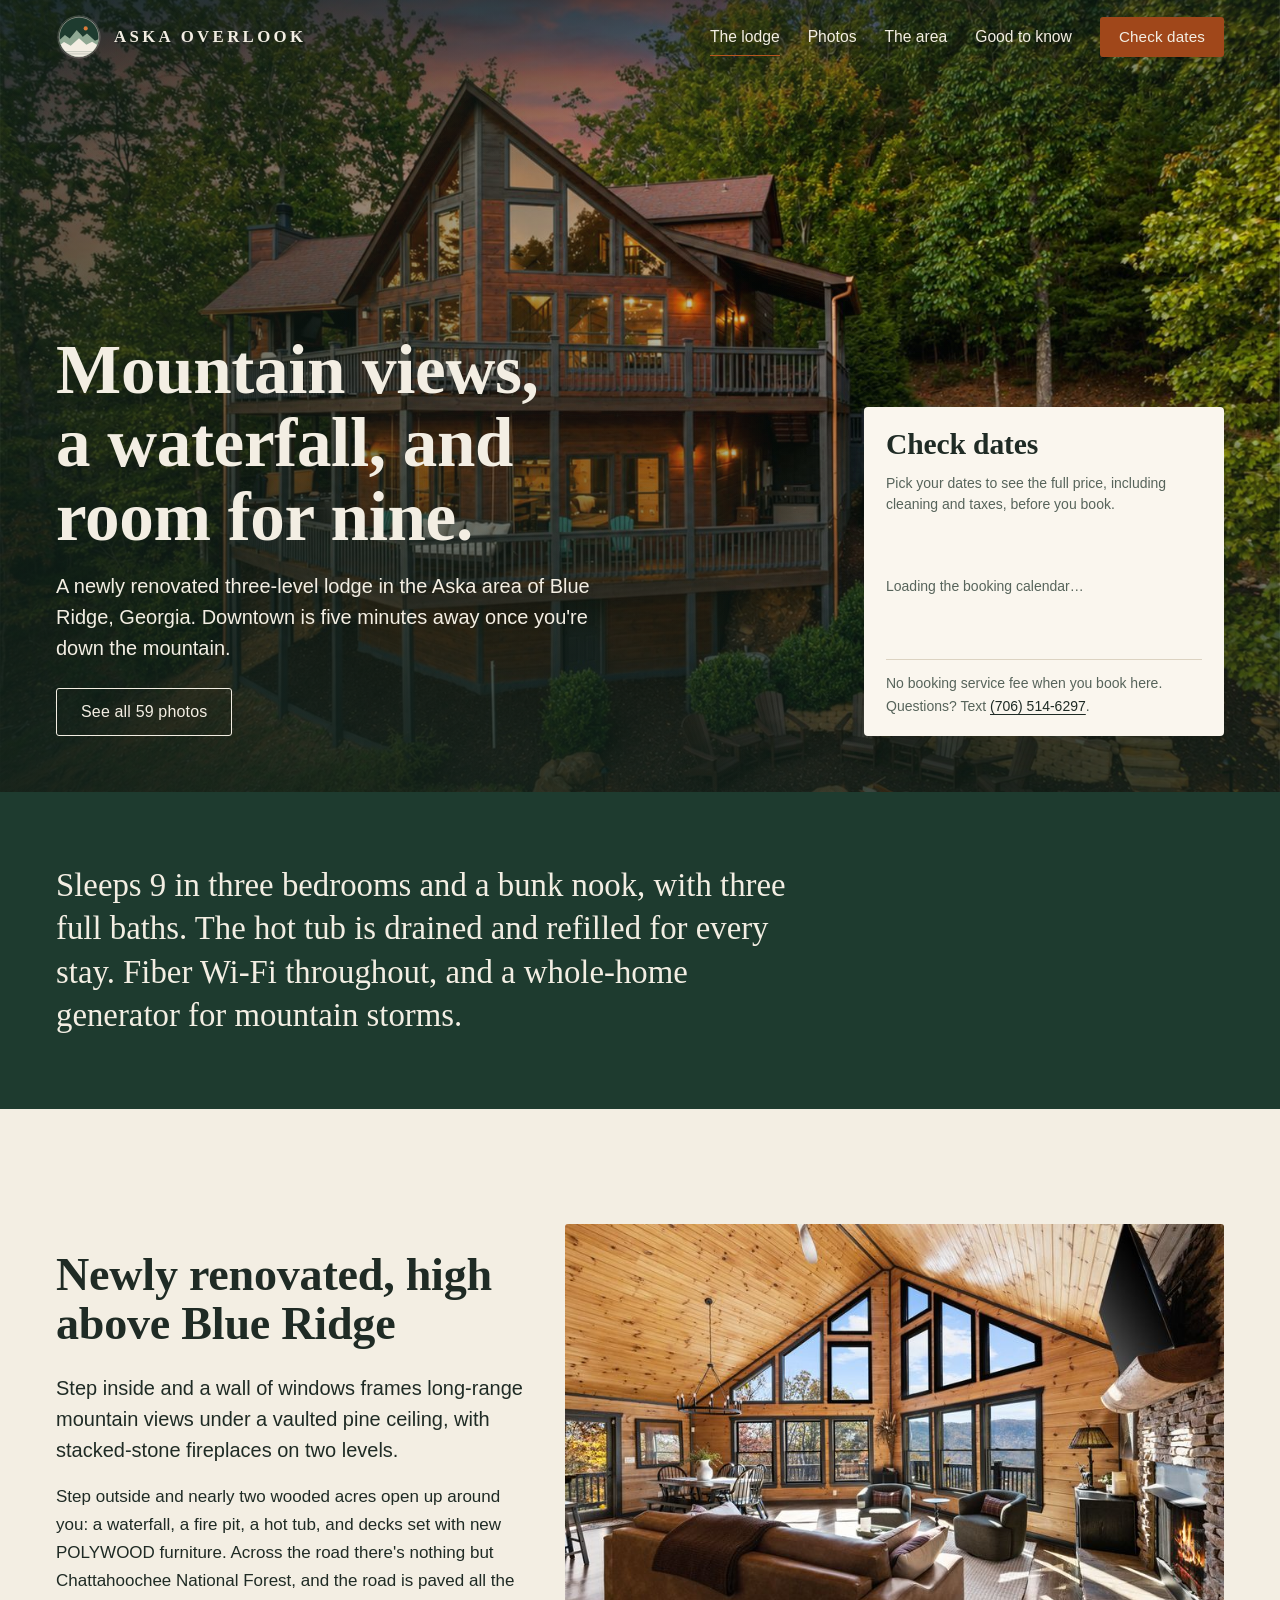
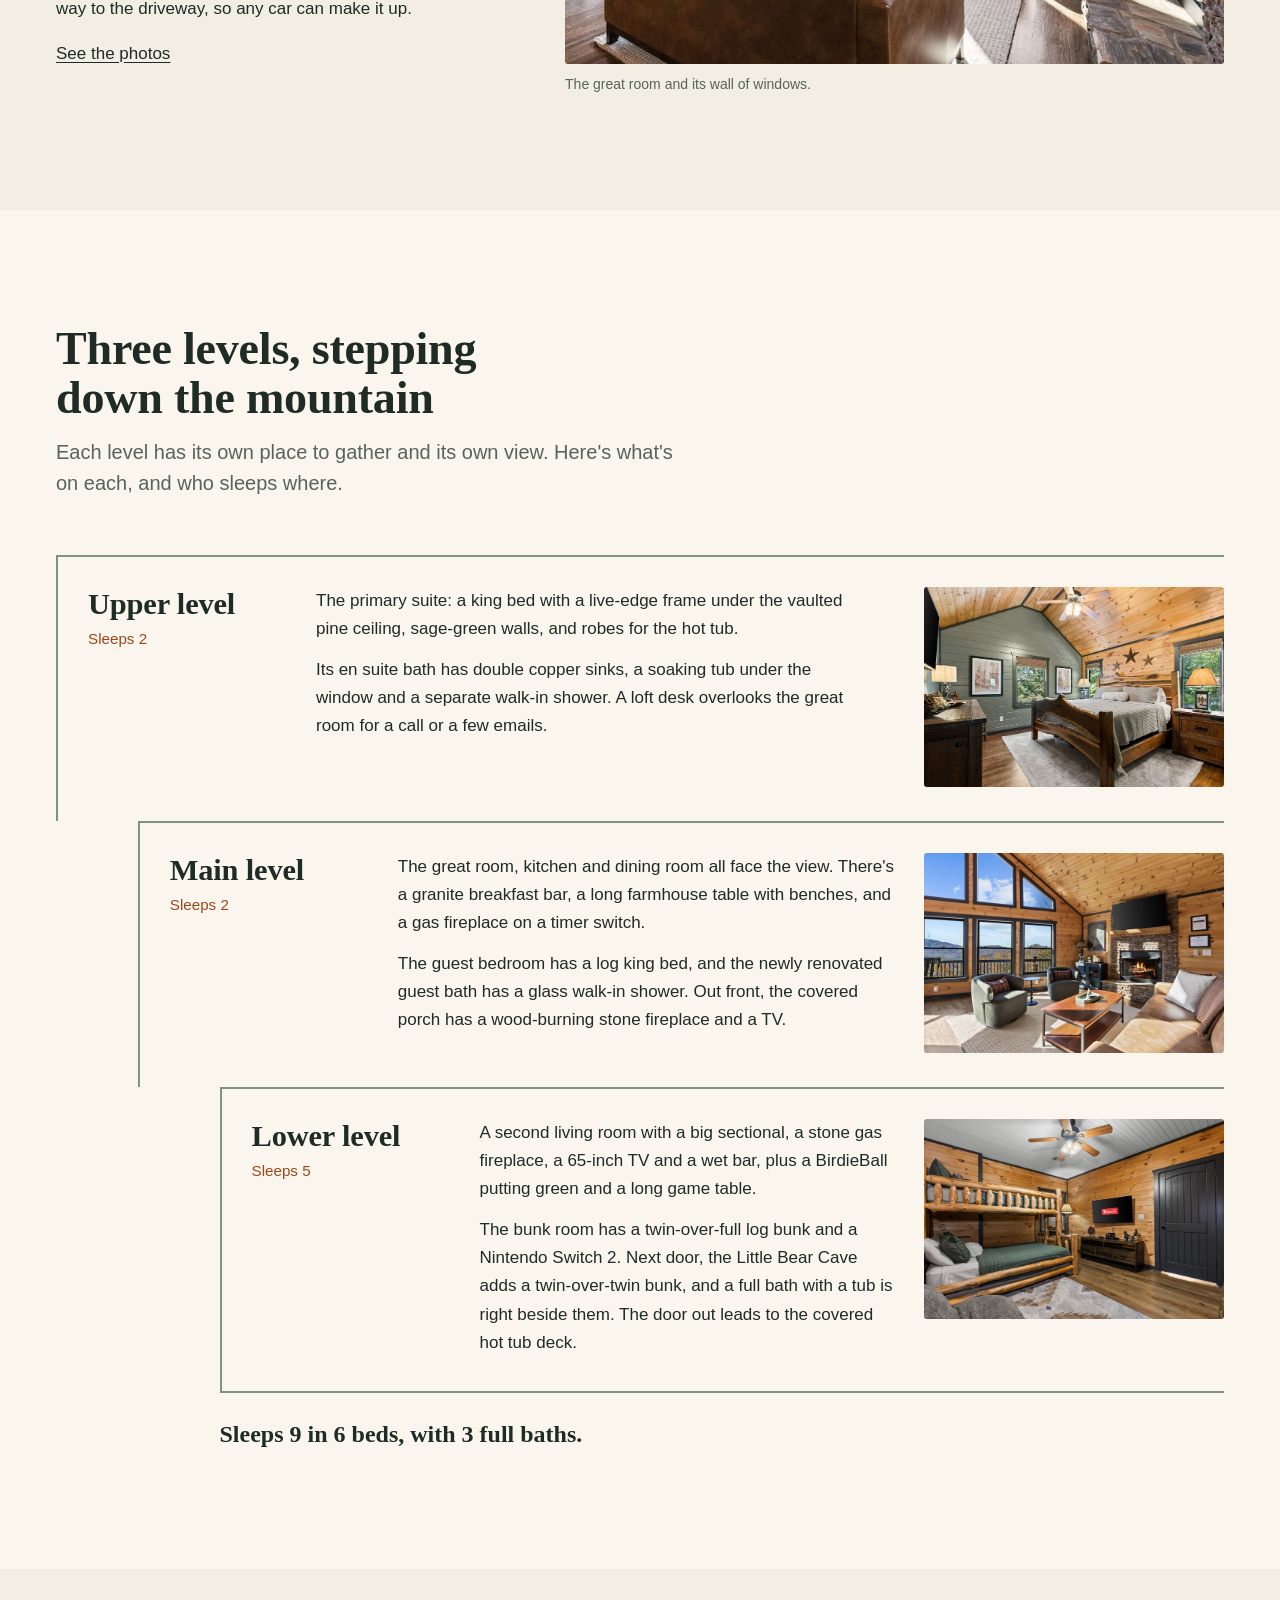
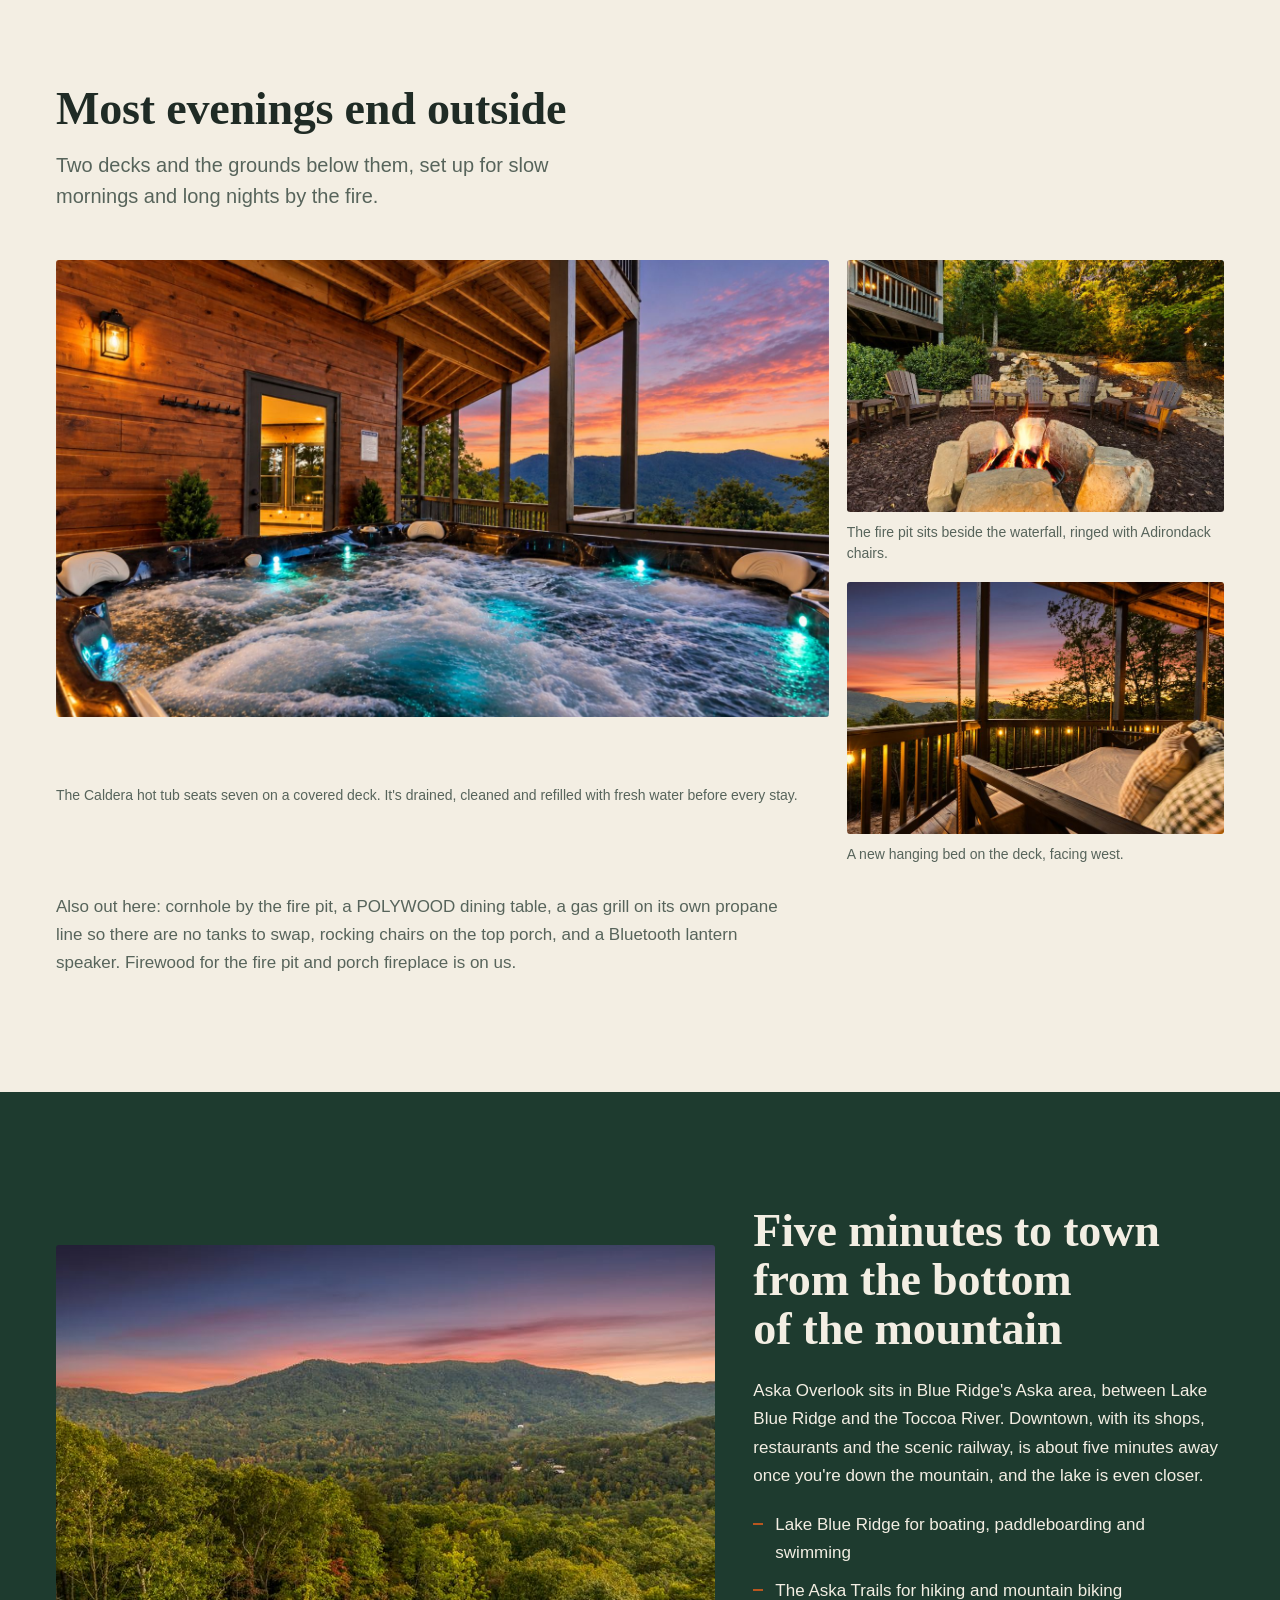
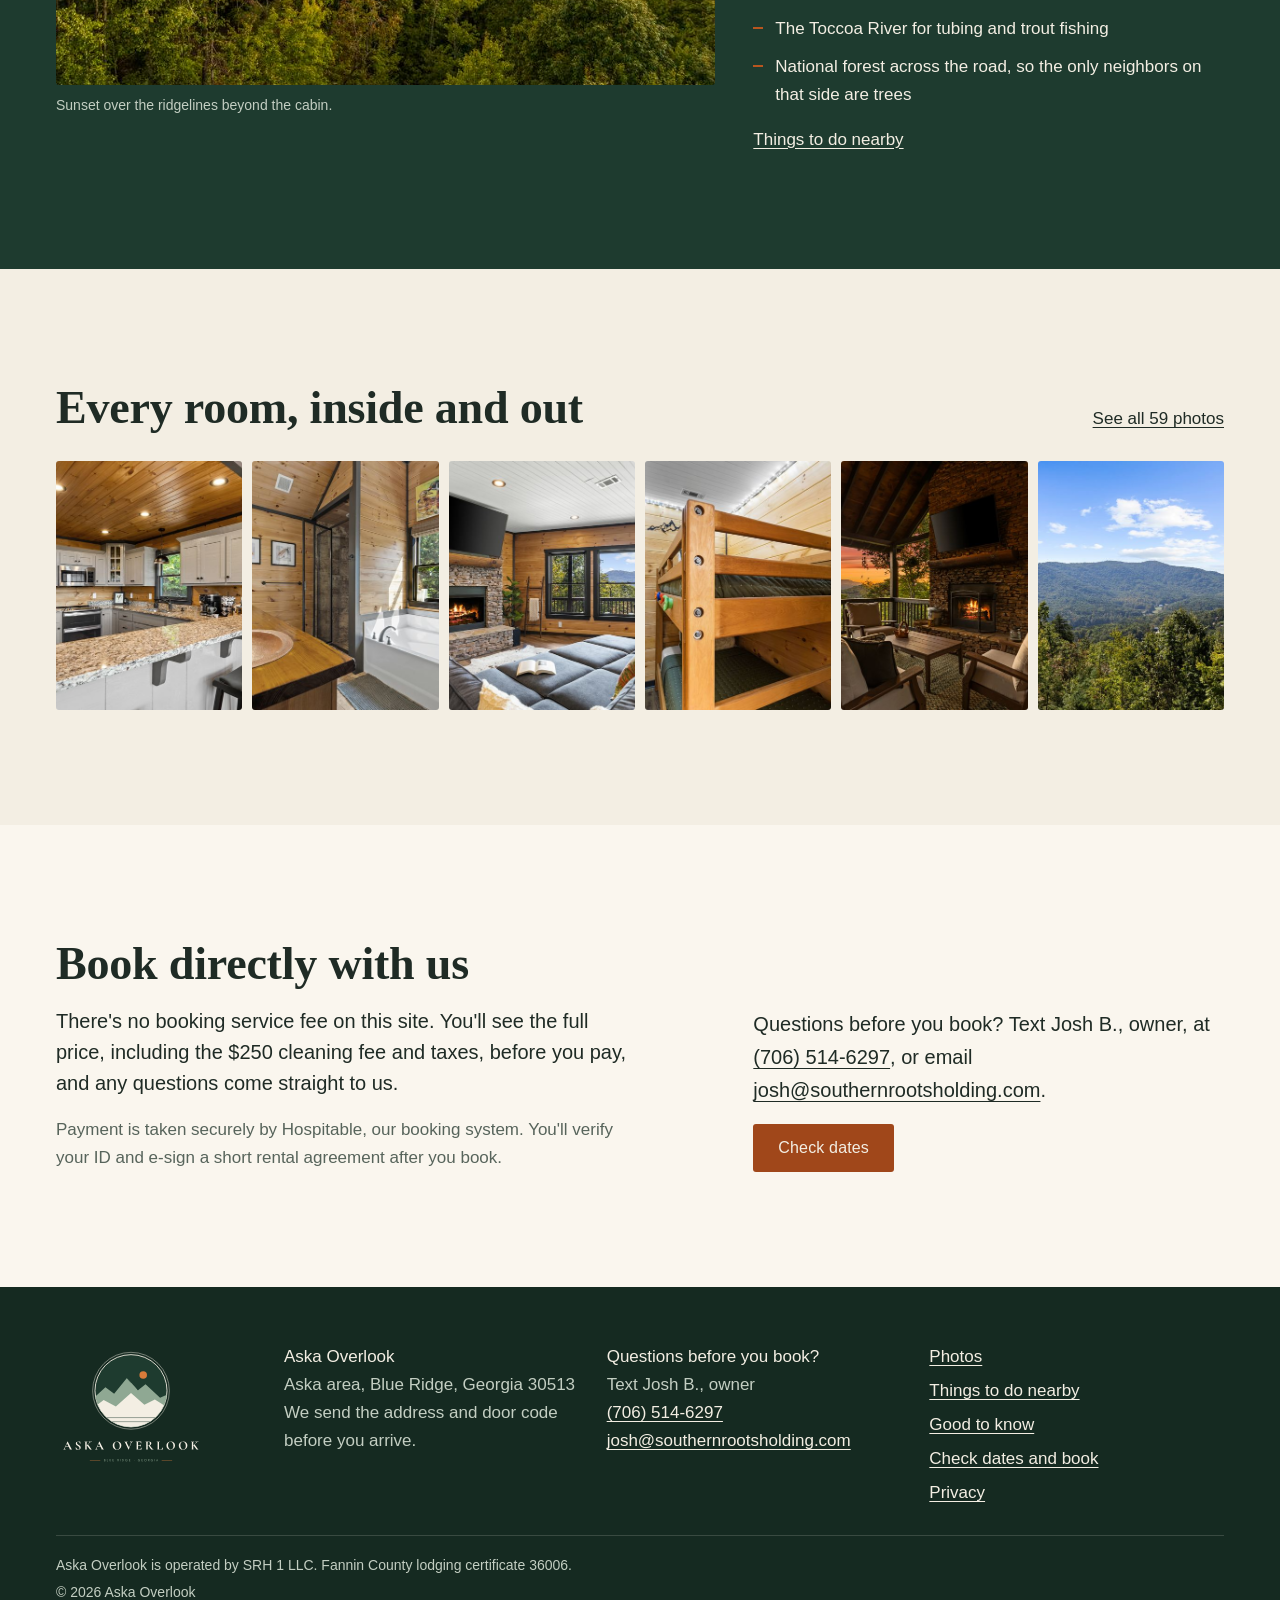
==== commit 41d5da5f: "Add files via upload" ====
--- a/index.html
+++ b/index.html
@@ -20,7 +20,7 @@
 <link rel="preconnect" href="https://fonts.googleapis.com">
 <link rel="preconnect" href="https://fonts.gstatic.com" crossorigin>
 <link rel="stylesheet" href="https://fonts.googleapis.com/css2?family=Cormorant+Garamond:wght@500;600;700&family=Jost:wght@400;500&display=swap">
-<script type="application/ld+json">{"@context": "https://schema.org", "@type": "VacationRental", "name": "Aska Overlook", "url": "https://askaoverlook.com/", "description": "Newly renovated three-level mountain lodge in the Aska area of Blue Ridge, Georgia. Sleeps 9 with 3 bedrooms, a bunk room, 3 full baths, a hot tub, a waterfall and fire pit, and long-range mountain views.", "image": ["https://askaoverlook.com/img/aerial-dusk-1600.jpg", "https://askaoverlook.com/img/great-room-dusk-1600.jpg", "https://askaoverlook.com/img/hot-tub-dusk-1600.jpg"], "address": {"@type": "PostalAddress", "addressLocality": "Blue Ridge", "addressRegion": "GA", "postalCode": "30513", "addressCountry": "US"}, "telephone": "+1-706-514-6297", "email": "josh@southernrootsholding.com", "checkinTime": "16:00", "checkoutTime": "10:00", "petsAllowed": false, "containsPlace": {"@type": "Accommodation", "additionalType": "EntirePlace", "occupancy": {"@type": "QuantitativeValue", "value": 9}, "numberOfBedrooms": 3, "numberOfBathroomsTotal": 3, "amenityFeature": [{"@type": "LocationFeatureSpecification", "name": "Hot tub", "value": true}, {"@type": "LocationFeatureSpecification", "name": "Wifi", "value": true}, {"@type": "LocationFeatureSpecification", "name": "Kitchen", "value": true}, {"@type": "LocationFeatureSpecification", "name": "Fireplace", "value": true}, {"@type": "LocationFeatureSpecification", "name": "Washer and dryer", "value": true}, {"@type": "LocationFeatureSpecification", "name": "Free parking", "value": true}, {"@type": "LocationFeatureSpecification", "name": "Mountain view", "value": true}, {"@type": "LocationFeatureSpecification", "name": "Grill", "value": true}]}}</script>
+<script type="application/ld+json">{"@context": "https://schema.org", "@type": "VacationRental", "name": "Aska Overlook", "url": "https://askaoverlook.com/", "description": "Newly renovated three-level mountain lodge in the Aska area of Blue Ridge, Georgia. Sleeps 9 with 3 bedrooms, a bunk room, 3 full baths, a hot tub, a waterfall and fire pit, and long-range mountain views.", "image": ["https://askaoverlook.com/img/aerial-dusk-1600.jpg", "https://askaoverlook.com/img/great-room-fall-1-1600.jpg", "https://askaoverlook.com/img/hot-tub-dusk-1600.jpg"], "address": {"@type": "PostalAddress", "addressLocality": "Blue Ridge", "addressRegion": "GA", "postalCode": "30513", "addressCountry": "US"}, "telephone": "+1-706-514-6297", "email": "josh@southernrootsholding.com", "checkinTime": "16:00", "checkoutTime": "10:00", "petsAllowed": false, "containsPlace": {"@type": "Accommodation", "additionalType": "EntirePlace", "occupancy": {"@type": "QuantitativeValue", "value": 9}, "numberOfBedrooms": 3, "numberOfBathroomsTotal": 3, "amenityFeature": [{"@type": "LocationFeatureSpecification", "name": "Hot tub", "value": true}, {"@type": "LocationFeatureSpecification", "name": "Wifi", "value": true}, {"@type": "LocationFeatureSpecification", "name": "Kitchen", "value": true}, {"@type": "LocationFeatureSpecification", "name": "Fireplace", "value": true}, {"@type": "LocationFeatureSpecification", "name": "Washer and dryer", "value": true}, {"@type": "LocationFeatureSpecification", "name": "Free parking", "value": true}, {"@type": "LocationFeatureSpecification", "name": "Mountain view", "value": true}, {"@type": "LocationFeatureSpecification", "name": "Grill", "value": true}]}}</script>
 <link rel="stylesheet" href="assets/site.css">
 </head>
 <body class="has-bar">
@@ -48,7 +48,7 @@
       <h1 id="hero-title">Mountain views, a waterfall, and room for nine.</h1>
       <p class="lede">A newly renovated three-level lodge in the Aska area of Blue Ridge, Georgia. Downtown is five minutes away once you're down the mountain.</p>
       <div class="hero-actions">
-        <a class="btn btn-line" href="photos.html">See all 54 photos</a>
+        <a class="btn btn-line" href="photos.html">See all 59 photos</a>
       </div>
     </div>
     <aside class="book-card" id="check-dates" aria-labelledby="card-title">
@@ -63,7 +63,7 @@
           <noscript><a class="btn btn-ember" href="https://booking.hospitable.com/widget/a313eee5-f923-49a2-b353-b1ce663d4cdb/2525264">Open the booking calendar</a></noscript>
           <script src="https://cdn.hsptb.com/direct-booking-widget/widget-loader.prod.js" data-site-uuid="a313eee5-f923-49a2-b353-b1ce663d4cdb" data-property-id="2525264"></script>
         </div>
-      <p class="foot">No booking service fee when you book here. Questions? Call or text <a class="phone" href="tel:+17065146297">(706) 514-6297</a>.</p>
+      <p class="foot">No booking service fee when you book here. Questions? Text <a class="phone" href="tel:+17065146297">(706) 514-6297</a>.</p>
     </aside>
   </div>
 </section>
@@ -83,8 +83,8 @@
       <p><a class="text-link" href="photos.html">See the photos</a></p>
     </div>
     <figure>
-      <img class="photo" src="img/great-room-dusk-1600.jpg" srcset="img/great-room-dusk-800.jpg 800w, img/great-room-dusk-1600.jpg 1600w" sizes="(min-width: 900px) 58vw, 100vw" alt="The great room at dusk, with its wall of windows and the fireplace lit" loading="lazy" decoding="async" width="1600" height="1067">
-      <figcaption>The great room at dusk.</figcaption>
+      <img class="photo" src="img/great-room-fall-1-1600.jpg" srcset="img/great-room-fall-1-800.jpg 800w, img/great-room-fall-1-1600.jpg 1600w" sizes="(min-width: 900px) 58vw, 100vw" alt="The great room, with its wall of windows and the fireplace lit" loading="lazy" decoding="async" width="1600" height="1067">
+      <figcaption>The great room and its wall of windows.</figcaption>
     </figure>
   </div>
 </section>
@@ -110,7 +110,7 @@
           <p>The great room, kitchen and dining room all face the view. There's a granite breakfast bar, a long farmhouse table with benches, and a gas fireplace on a timer switch.</p>
           <p>The guest bedroom has a log king bed, and the newly renovated guest bath has a glass walk-in shower. Out front, the covered porch has a wood-burning stone fireplace and a TV.</p>
         </div>
-        <img class="photo" src="img/great-room-4-1600.jpg" srcset="img/great-room-4-800.jpg 800w, img/great-room-4-1600.jpg 1600w" sizes="(min-width: 900px) 300px, 100vw" alt="Leather sofa and armchairs facing the stone fireplace" loading="lazy" decoding="async" width="1600" height="1067">
+        <img class="photo" src="img/great-room-fall-3-1600.jpg" srcset="img/great-room-fall-3-800.jpg 800w, img/great-room-fall-3-1600.jpg 1600w" sizes="(min-width: 900px) 300px, 100vw" alt="The great room&#x27;s leather sofa and chairs by the stone fireplace" loading="lazy" decoding="async" width="1600" height="1067">
       </li>
       <li class="level">
         <div class="level-name"><h3>Lower level</h3><p class="sleeps">Sleeps 5</p></div>
@@ -173,7 +173,7 @@
   <div class="wrap">
     <div class="row-head">
       <h2 id="photos-title">Every room, inside and out</h2>
-      <a class="text-link" href="photos.html">See all 54 photos</a>
+      <a class="text-link" href="photos.html">See all 59 photos</a>
     </div>
     <div class="strip"><img class="" src="img/kitchen-1-1600.jpg" srcset="img/kitchen-1-800.jpg 800w, img/kitchen-1-1600.jpg 1600w" sizes="(min-width: 800px) 17vw, 50vw" alt="The kitchen and the granite breakfast bar" loading="lazy" decoding="async" width="800" height="600"><img class="" src="img/primary-bath-1-1600.jpg" srcset="img/primary-bath-1-800.jpg 800w, img/primary-bath-1-1600.jpg 1600w" sizes="(min-width: 800px) 17vw, 50vw" alt="The primary bath&#x27;s copper sink and soaking tub" loading="lazy" decoding="async" width="800" height="600"><img class="" src="img/lower-living-6-1600.jpg" srcset="img/lower-living-6-800.jpg 800w, img/lower-living-6-1600.jpg 1600w" sizes="(min-width: 800px) 17vw, 50vw" alt="The lower living room&#x27;s sectional and stone gas fireplace" loading="lazy" decoding="async" width="800" height="600"><img class="" src="img/little-bear-cave-1600.jpg" srcset="img/little-bear-cave-800.jpg 800w, img/little-bear-cave-1600.jpg 1600w" sizes="(min-width: 800px) 17vw, 50vw" alt="The Little Bear Cave&#x27;s twin-over-twin bunk" loading="lazy" decoding="async" width="800" height="600"><img class="" src="img/porch-fireplace-dusk-1600.jpg" srcset="img/porch-fireplace-dusk-800.jpg 800w, img/porch-fireplace-dusk-1600.jpg 1600w" sizes="(min-width: 800px) 17vw, 50vw" alt="The covered front porch with its stone fireplace lit at dusk" loading="lazy" decoding="async" width="800" height="600"><img class="" src="img/view-day-1600.jpg" srcset="img/view-day-800.jpg 800w, img/view-day-1600.jpg 1600w" sizes="(min-width: 800px) 17vw, 50vw" alt="The mountain view from the deck" loading="lazy" decoding="async" width="800" height="600"></div>
   </div>
@@ -187,7 +187,7 @@
       <p class="muted">Payment is taken securely by Hospitable, our booking system. You'll verify your ID and e-sign a short rental agreement after you book.</p>
     </div>
     <div class="prose">
-      <p class="contact">Questions before you book? Call or text Josh B., owner, at <a class="phone" href="tel:+17065146297">(706) 514-6297</a>, or email <a href="mailto:josh@southernrootsholding.com">josh@southernrootsholding.com</a>.</p>
+      <p class="contact">Questions before you book? Text Josh B., owner, at <a class="phone" href="tel:+17065146297">(706) 514-6297</a>, or email <a href="mailto:josh@southernrootsholding.com">josh@southernrootsholding.com</a>.</p>
       <p><a class="btn btn-ember" href="book.html">Check dates</a></p>
     </div>
   </div>
@@ -204,7 +204,7 @@
       </div>
       <div>
         <p>Questions before you book?</p>
-        <p class="muted">Call or text Josh B., owner</p>
+        <p class="muted">Text Josh B., owner</p>
         <p><a class="phone" href="tel:+17065146297">(706) 514-6297</a></p>
         <p><a href="mailto:josh@southernrootsholding.com">josh@southernrootsholding.com</a></p>
       </div>
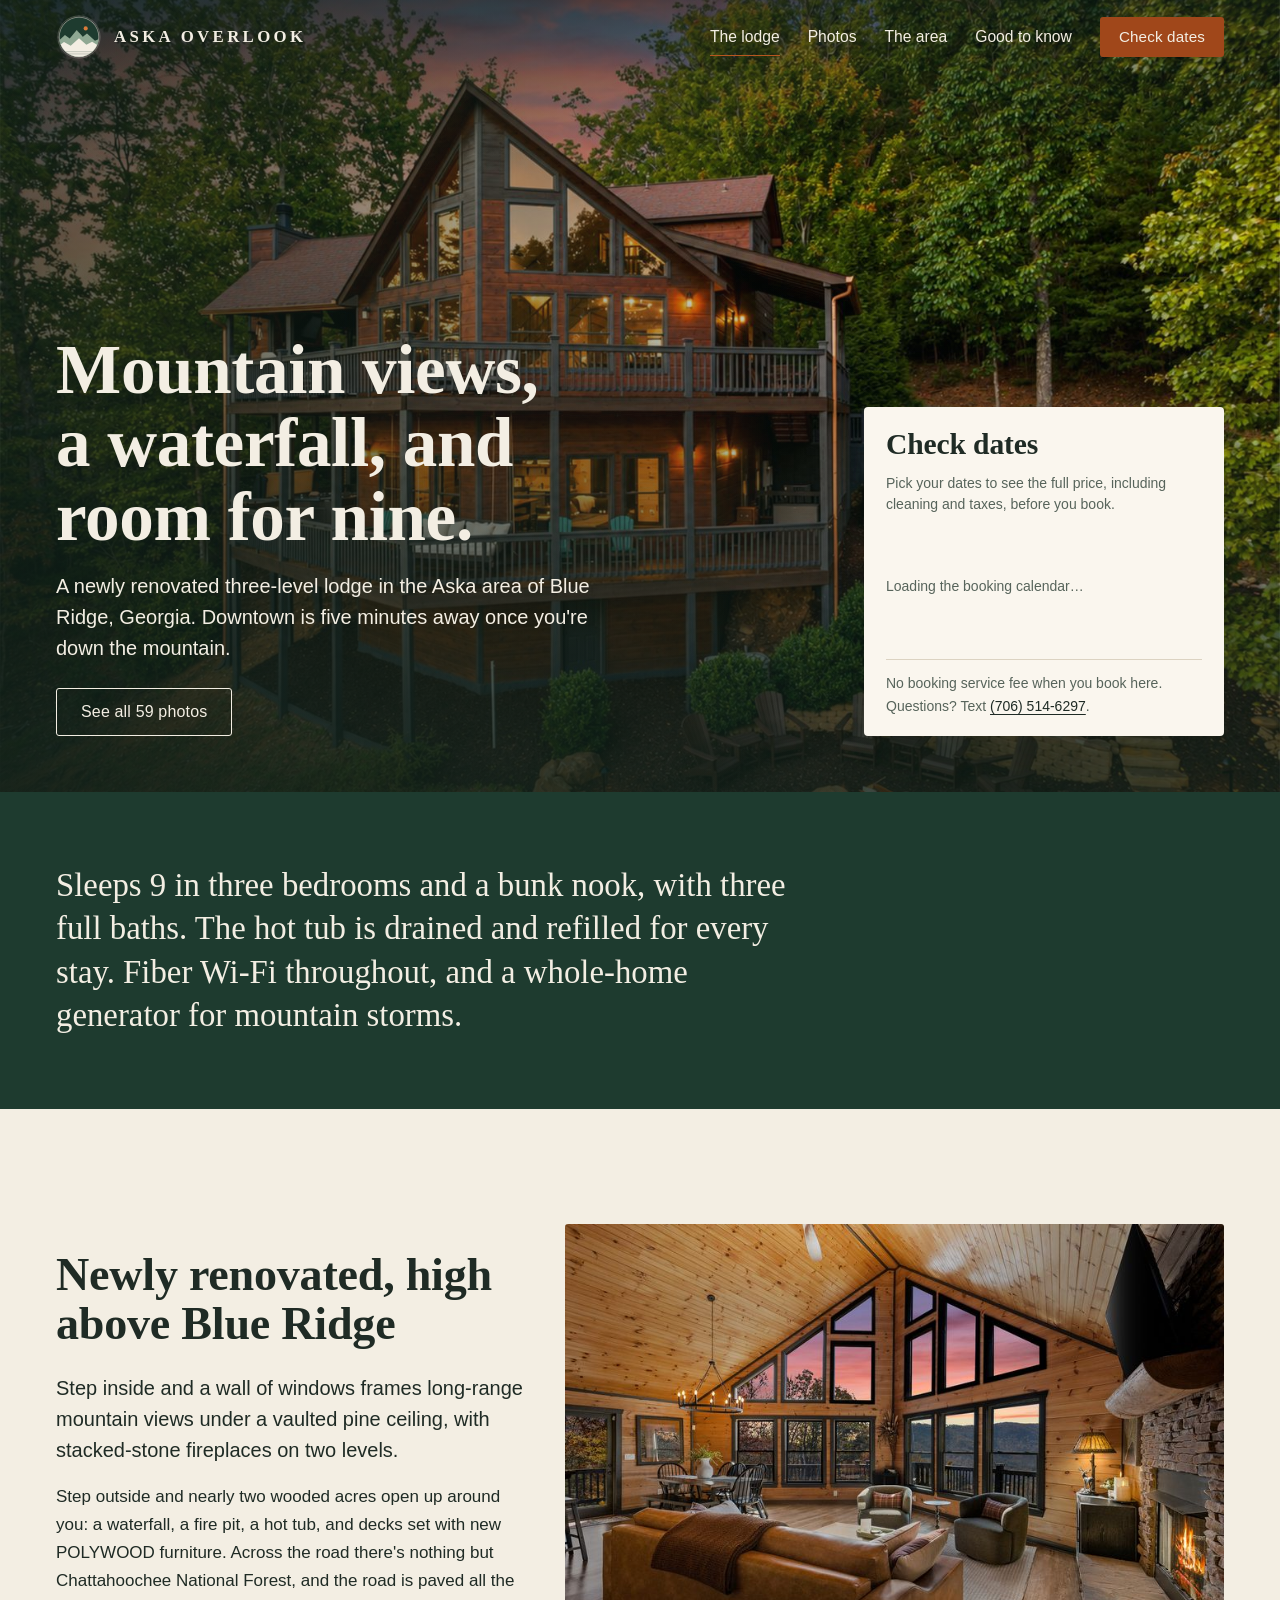
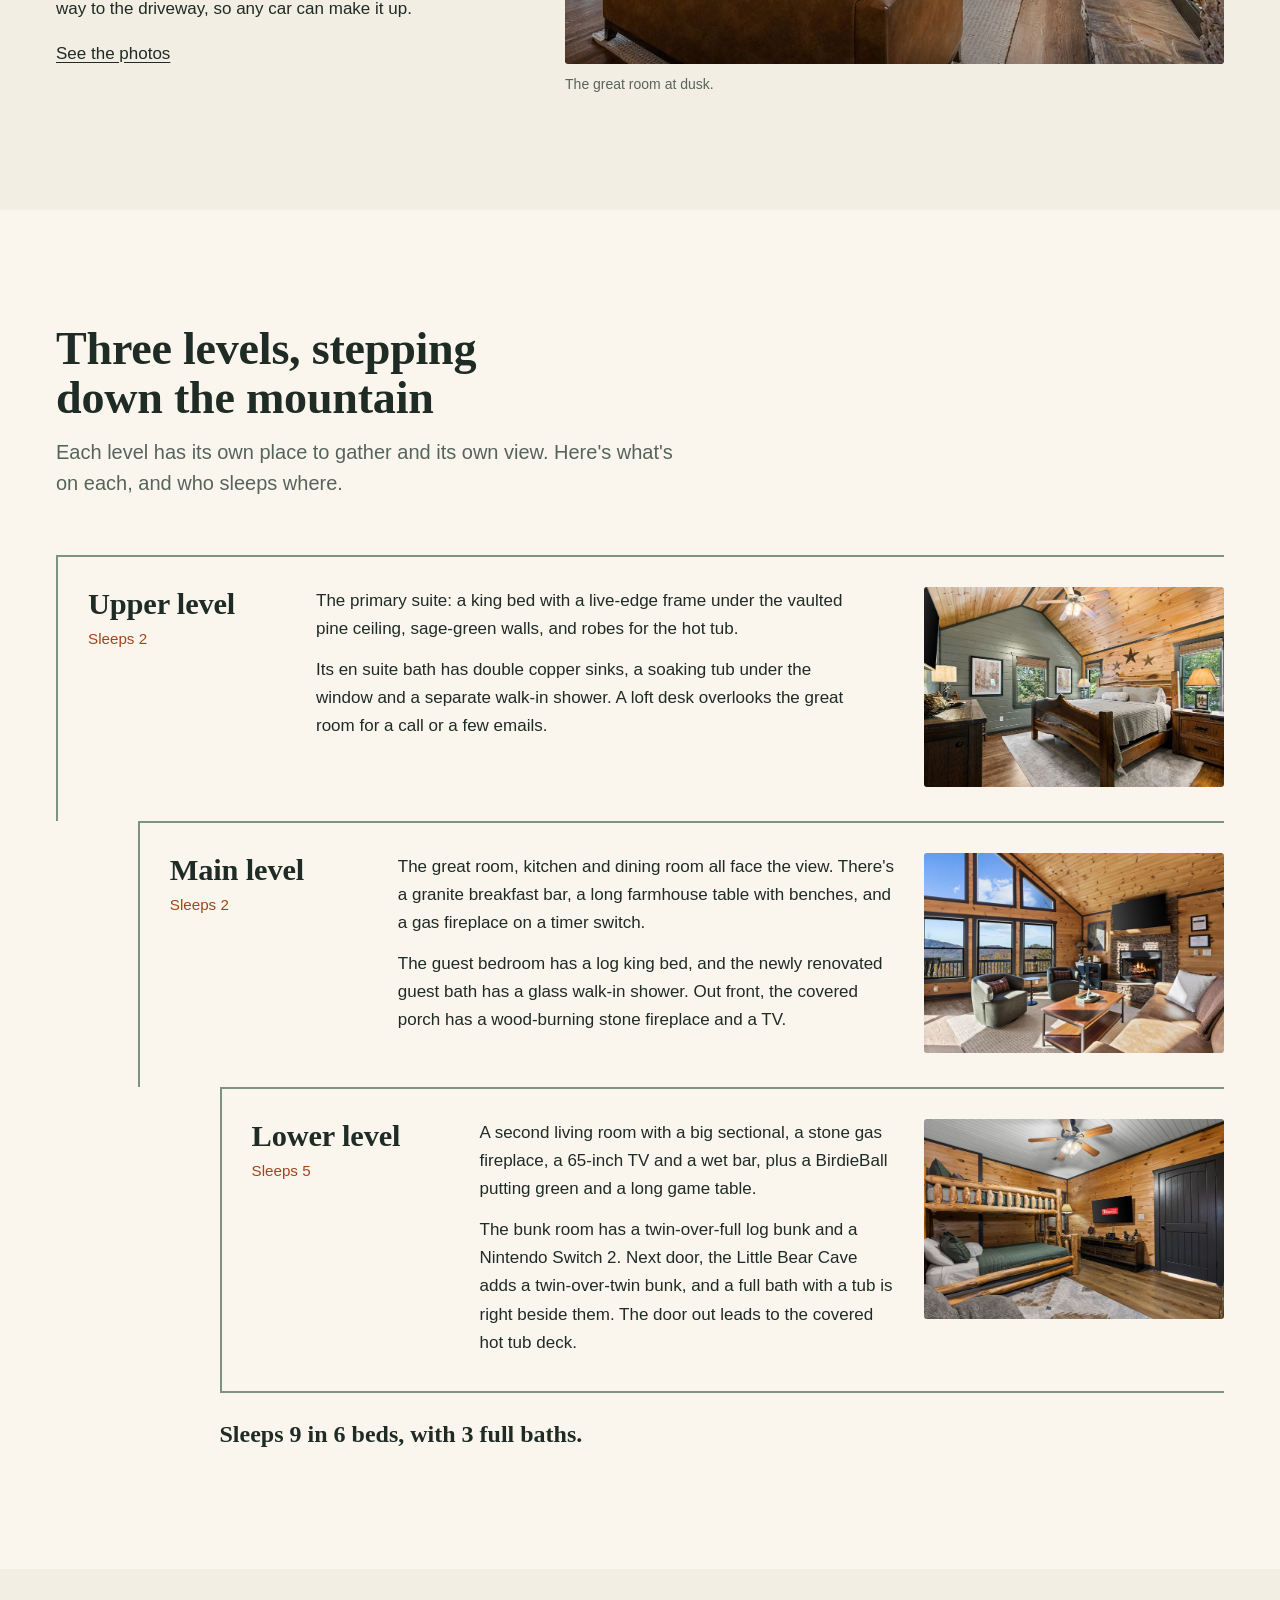
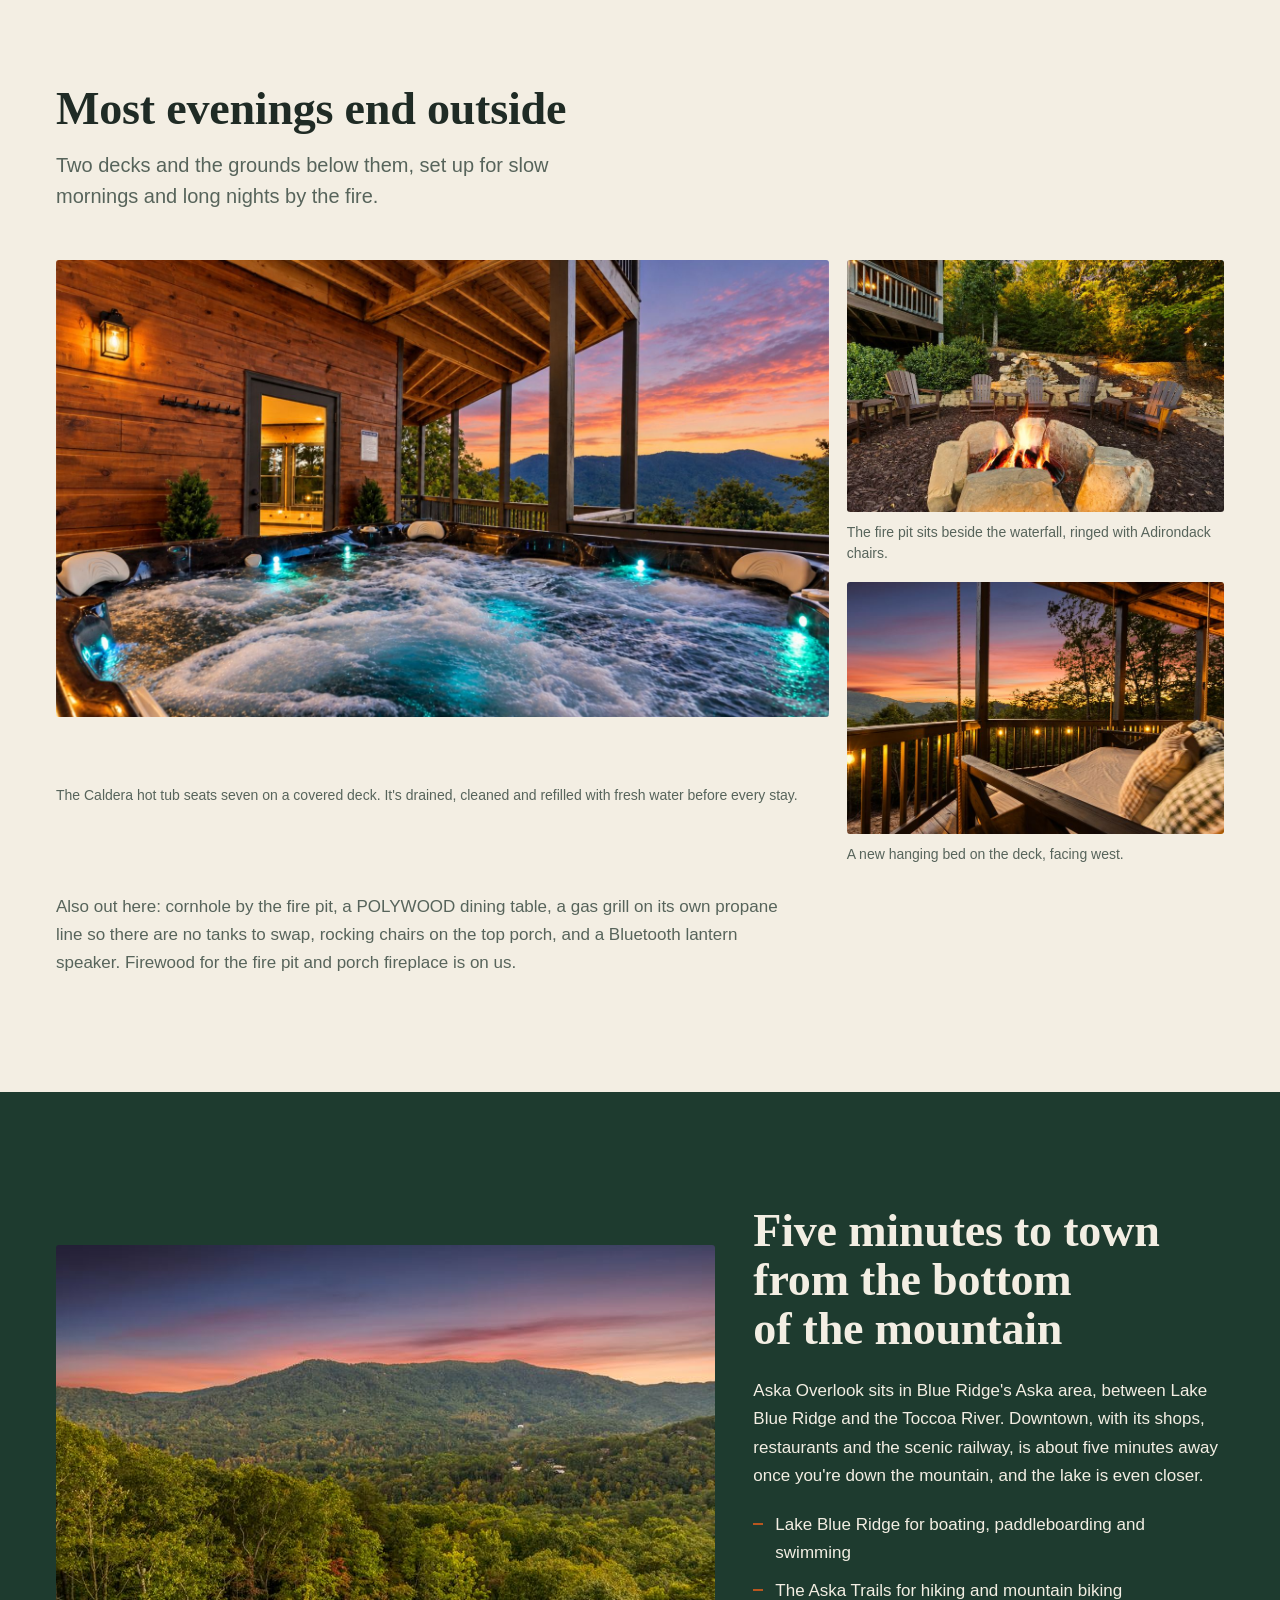
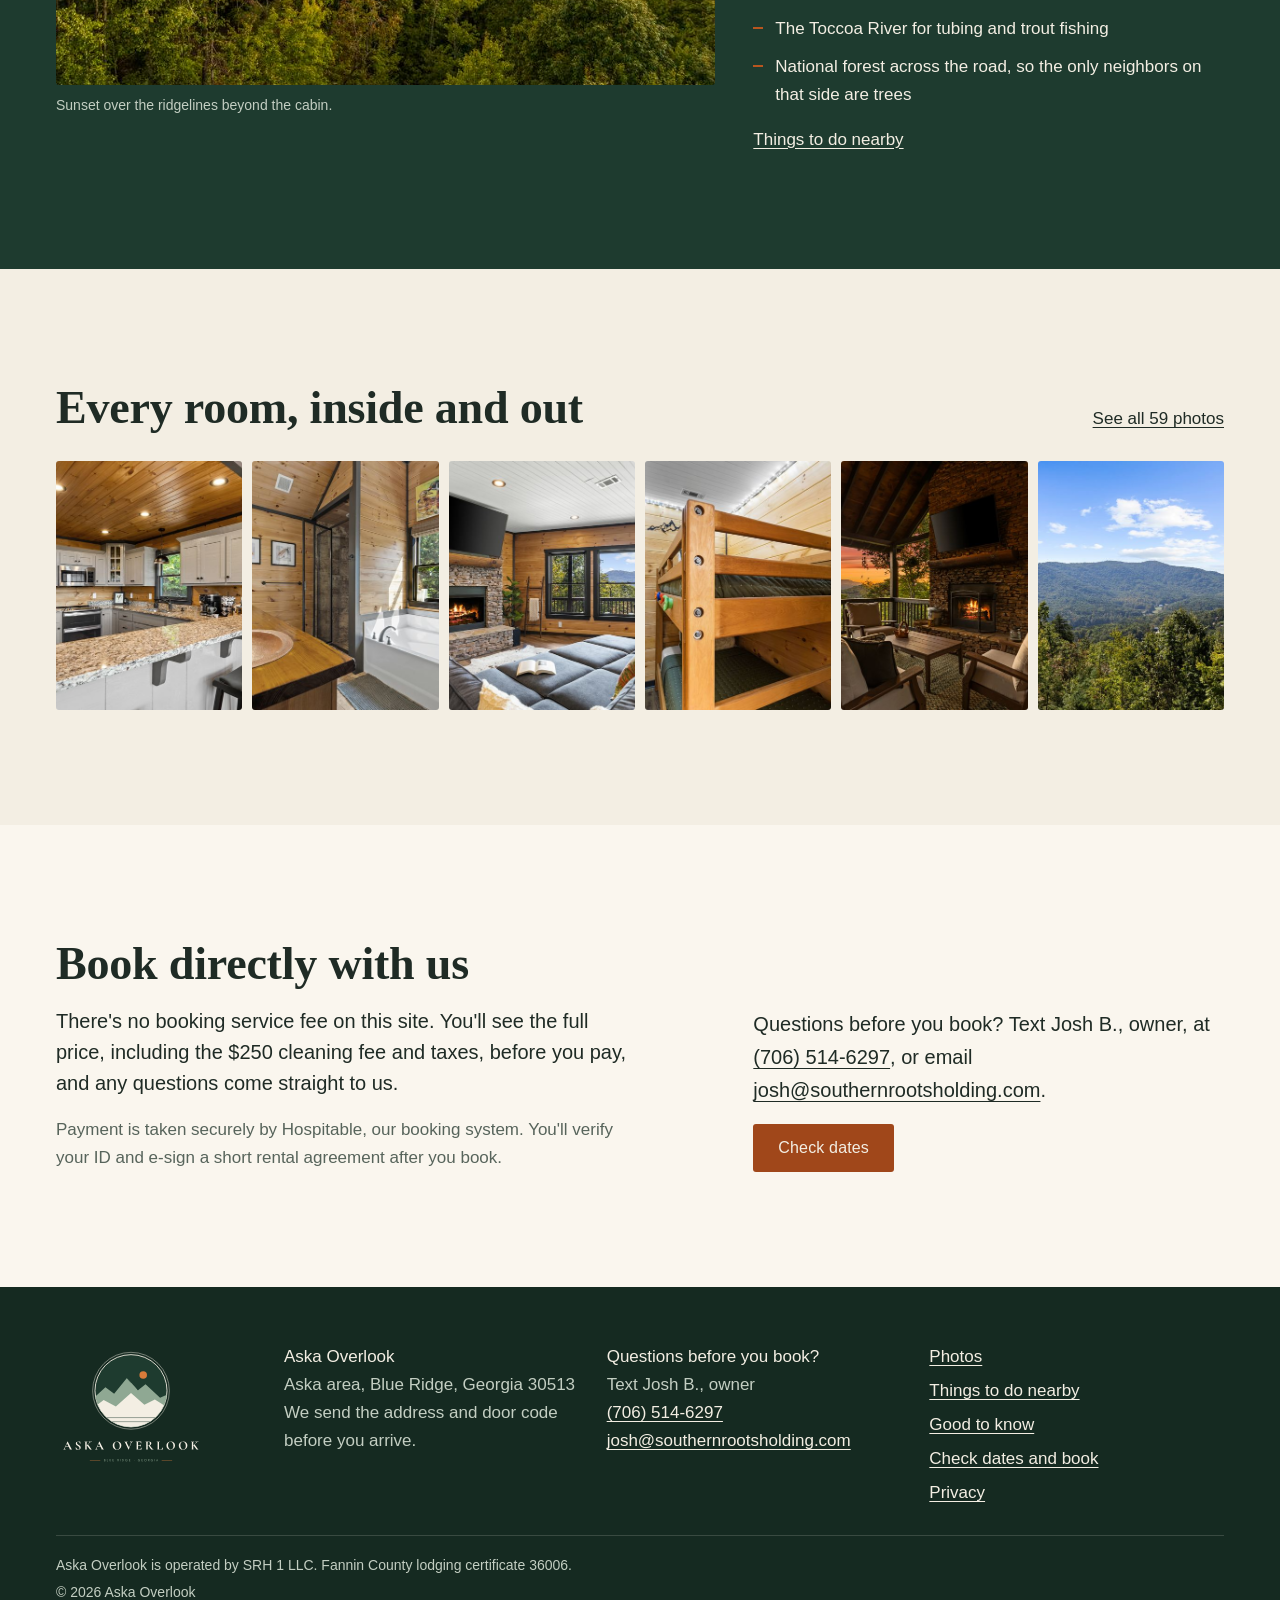
==== commit b69b1a7f: "Photos: twilight great room, softened fall interiors - Great room cover image is now the twilight ed" ====
--- a/index.html
+++ b/index.html
@@ -20,7 +20,7 @@
 <link rel="preconnect" href="https://fonts.googleapis.com">
 <link rel="preconnect" href="https://fonts.gstatic.com" crossorigin>
 <link rel="stylesheet" href="https://fonts.googleapis.com/css2?family=Cormorant+Garamond:wght@500;600;700&family=Jost:wght@400;500&display=swap">
-<script type="application/ld+json">{"@context": "https://schema.org", "@type": "VacationRental", "name": "Aska Overlook", "url": "https://askaoverlook.com/", "description": "Newly renovated three-level mountain lodge in the Aska area of Blue Ridge, Georgia. Sleeps 9 with 3 bedrooms, a bunk room, 3 full baths, a hot tub, a waterfall and fire pit, and long-range mountain views.", "image": ["https://askaoverlook.com/img/aerial-dusk-1600.jpg", "https://askaoverlook.com/img/great-room-fall-1-1600.jpg", "https://askaoverlook.com/img/hot-tub-dusk-1600.jpg"], "address": {"@type": "PostalAddress", "addressLocality": "Blue Ridge", "addressRegion": "GA", "postalCode": "30513", "addressCountry": "US"}, "telephone": "+1-706-514-6297", "email": "josh@southernrootsholding.com", "checkinTime": "16:00", "checkoutTime": "10:00", "petsAllowed": false, "containsPlace": {"@type": "Accommodation", "additionalType": "EntirePlace", "occupancy": {"@type": "QuantitativeValue", "value": 9}, "numberOfBedrooms": 3, "numberOfBathroomsTotal": 3, "amenityFeature": [{"@type": "LocationFeatureSpecification", "name": "Hot tub", "value": true}, {"@type": "LocationFeatureSpecification", "name": "Wifi", "value": true}, {"@type": "LocationFeatureSpecification", "name": "Kitchen", "value": true}, {"@type": "LocationFeatureSpecification", "name": "Fireplace", "value": true}, {"@type": "LocationFeatureSpecification", "name": "Washer and dryer", "value": true}, {"@type": "LocationFeatureSpecification", "name": "Free parking", "value": true}, {"@type": "LocationFeatureSpecification", "name": "Mountain view", "value": true}, {"@type": "LocationFeatureSpecification", "name": "Grill", "value": true}]}}</script>
+<script type="application/ld+json">{"@context": "https://schema.org", "@type": "VacationRental", "name": "Aska Overlook", "url": "https://askaoverlook.com/", "description": "Newly renovated three-level mountain lodge in the Aska area of Blue Ridge, Georgia. Sleeps 9 with 3 bedrooms, a bunk room, 3 full baths, a hot tub, a waterfall and fire pit, and long-range mountain views.", "image": ["https://askaoverlook.com/img/aerial-dusk-1600.jpg", "https://askaoverlook.com/img/great-room-twilight-1600.jpg", "https://askaoverlook.com/img/hot-tub-dusk-1600.jpg"], "address": {"@type": "PostalAddress", "addressLocality": "Blue Ridge", "addressRegion": "GA", "postalCode": "30513", "addressCountry": "US"}, "telephone": "+1-706-514-6297", "email": "josh@southernrootsholding.com", "checkinTime": "16:00", "checkoutTime": "10:00", "petsAllowed": false, "containsPlace": {"@type": "Accommodation", "additionalType": "EntirePlace", "occupancy": {"@type": "QuantitativeValue", "value": 9}, "numberOfBedrooms": 3, "numberOfBathroomsTotal": 3, "amenityFeature": [{"@type": "LocationFeatureSpecification", "name": "Hot tub", "value": true}, {"@type": "LocationFeatureSpecification", "name": "Wifi", "value": true}, {"@type": "LocationFeatureSpecification", "name": "Kitchen", "value": true}, {"@type": "LocationFeatureSpecification", "name": "Fireplace", "value": true}, {"@type": "LocationFeatureSpecification", "name": "Washer and dryer", "value": true}, {"@type": "LocationFeatureSpecification", "name": "Free parking", "value": true}, {"@type": "LocationFeatureSpecification", "name": "Mountain view", "value": true}, {"@type": "LocationFeatureSpecification", "name": "Grill", "value": true}]}}</script>
 <link rel="stylesheet" href="assets/site.css">
 </head>
 <body class="has-bar">
@@ -83,8 +83,8 @@
       <p><a class="text-link" href="photos.html">See the photos</a></p>
     </div>
     <figure>
-      <img class="photo" src="img/great-room-fall-1-1600.jpg" srcset="img/great-room-fall-1-800.jpg 800w, img/great-room-fall-1-1600.jpg 1600w" sizes="(min-width: 900px) 58vw, 100vw" alt="The great room, with its wall of windows and the fireplace lit" loading="lazy" decoding="async" width="1600" height="1067">
-      <figcaption>The great room and its wall of windows.</figcaption>
+      <img class="photo" src="img/great-room-twilight-1600.jpg" srcset="img/great-room-twilight-800.jpg 800w, img/great-room-twilight-1600.jpg 1600w" sizes="(min-width: 900px) 58vw, 100vw" alt="The great room at dusk, with its wall of windows and the fireplace lit" loading="lazy" decoding="async" width="1600" height="1067">
+      <figcaption>The great room at dusk.</figcaption>
     </figure>
   </div>
 </section>
